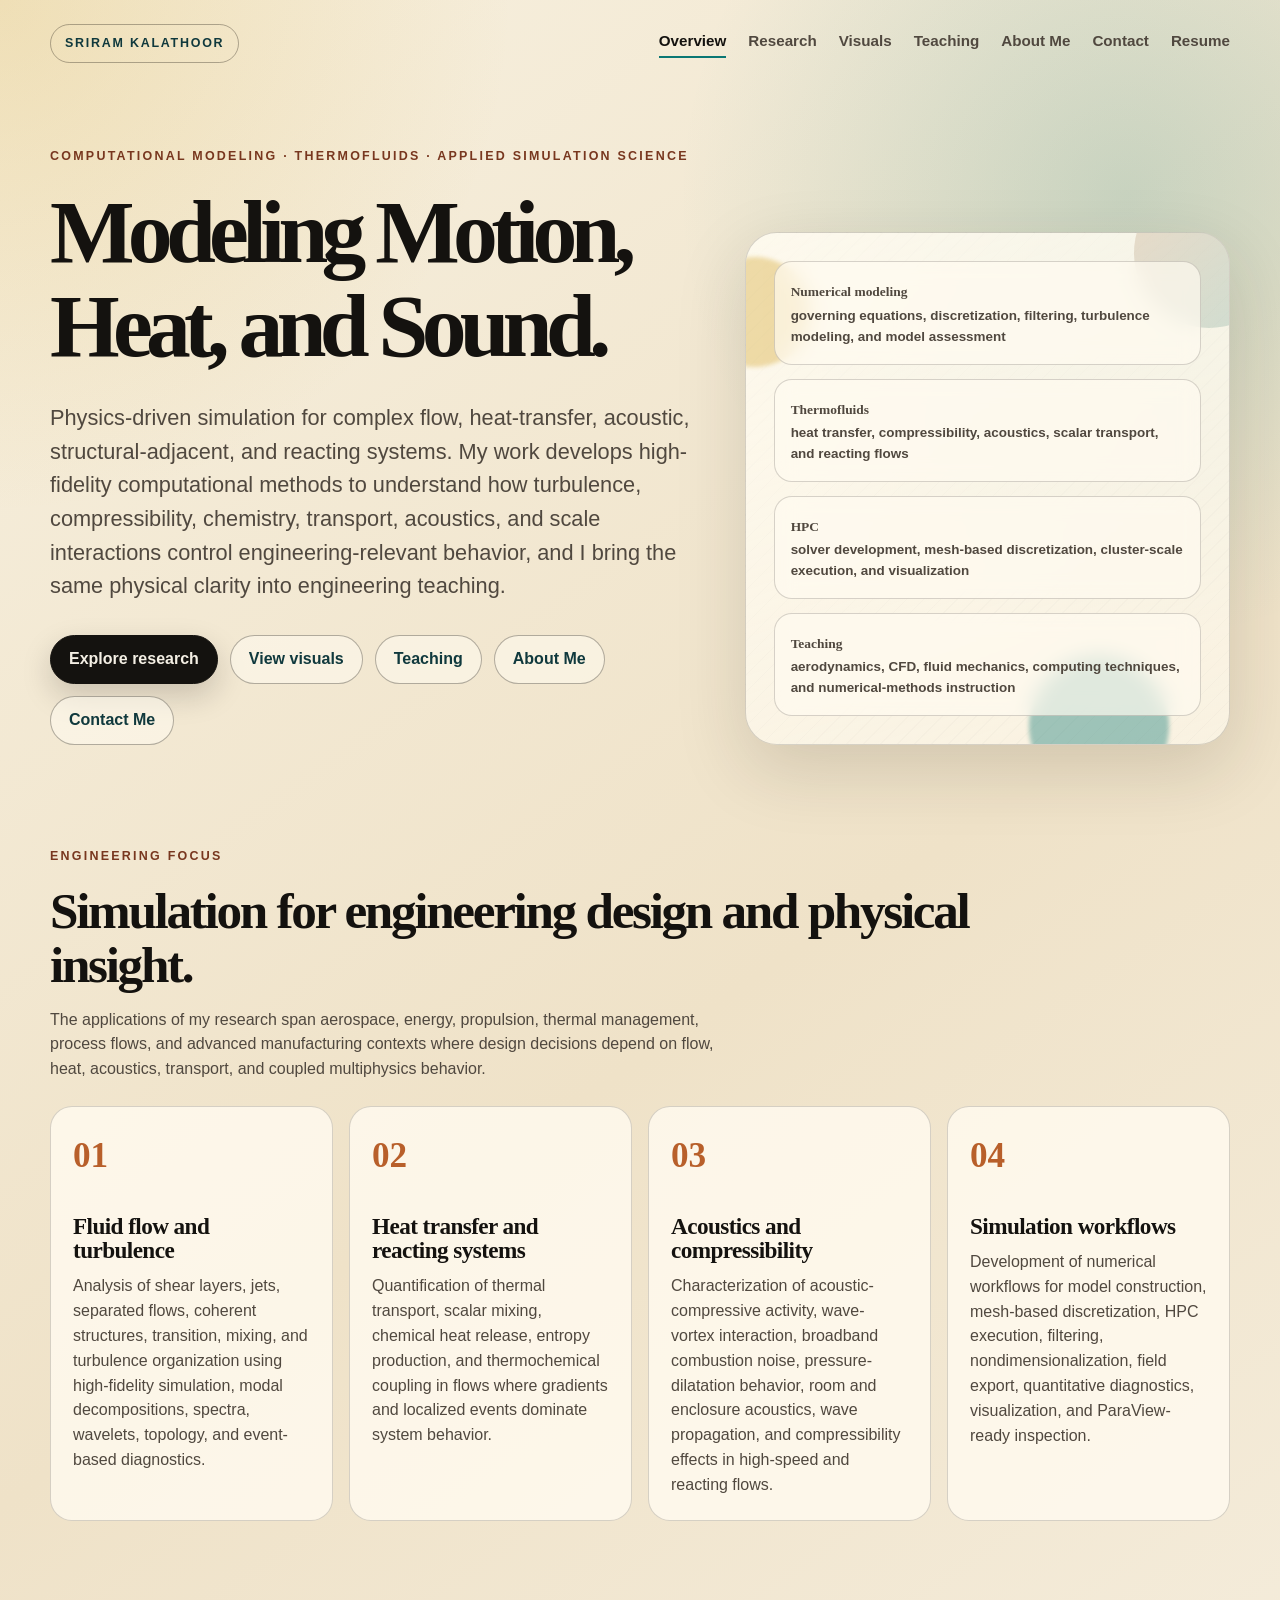
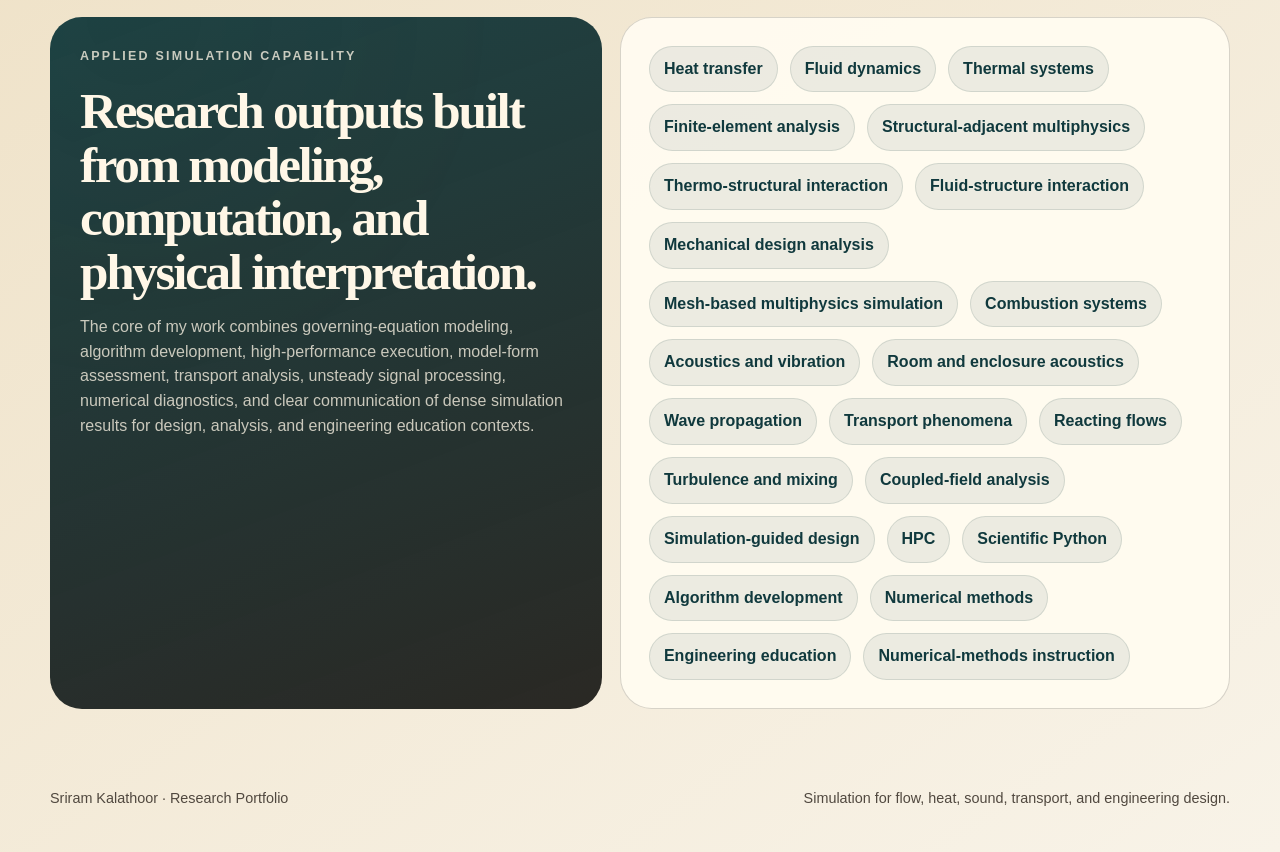
==== index.html @ eb6bb60a "Align page footers with content" ====
<!doctype html>
<html lang="en">
  <head>
    <meta charset="utf-8" />
    <meta name="viewport" content="width=device-width, initial-scale=1" />
    <title>Sriram Kalathoor | Computational Modeling, Thermofluids, and Applied Simulation</title>
    <meta
      name="description"
      content="Computational modeling, thermofluids, reacting flows, acoustics, heat transfer, multiphysics simulation, engineering education, and applied engineering diagnostics."
    />
    <link rel="stylesheet" href="styles.css?v=20260517-contact" />
  </head>
  <body>
    <header class="site-header">
      <nav class="nav">
        <a class="brand" href="index.html">Sriram Kalathoor</a>
        <div class="nav-links">
          <a aria-current="page" href="index.html">Overview</a>
          <a href="research.html">Research</a>
          <a href="media.html">Visuals</a>
          <a href="teaching.html">Teaching</a>
          <a href="about.html">About Me</a>
          <a href="contact.html">Contact</a>
          <a href="resume.html">Resume</a>
        </div>
      </nav>
    </header>

    <main>
      <section class="hero hero-wide">
        <div class="hero-copy">
          <p class="eyebrow">Computational modeling · thermofluids · applied simulation science</p>
          <h1>Modeling Motion, Heat, and Sound.</h1>
          <p class="hero-text">
            Physics-driven simulation for complex flow, heat-transfer, acoustic, structural-adjacent, and reacting
            systems. My work develops high-fidelity computational methods to understand how turbulence, compressibility,
            chemistry, transport, acoustics, and scale interactions control engineering-relevant behavior, and I bring
            the same physical clarity into engineering teaching.
          </p>
          <div class="hero-actions">
            <a class="button primary" href="research.html">Explore research</a>
            <a class="button secondary" href="media.html">View visuals</a>
            <a class="button secondary" href="teaching.html">Teaching</a>
            <a class="button secondary" href="about.html">About Me</a>
            <a class="button secondary" href="contact.html">Contact Me</a>
          </div>
        </div>
        <aside class="hero-panel" aria-label="Research summary">
          <div class="orb orb-one"></div>
          <div class="orb orb-two"></div>
          <div class="metric">
            <span class="metric-value">Numerical modeling</span>
            <span class="metric-label">governing equations, discretization, filtering, turbulence modeling, and model assessment</span>
          </div>
          <div class="metric">
            <span class="metric-value">Thermofluids</span>
            <span class="metric-label">heat transfer, compressibility, acoustics, scalar transport, and reacting flows</span>
          </div>
          <div class="metric">
            <span class="metric-value">HPC</span>
            <span class="metric-label">solver development, mesh-based discretization, cluster-scale execution, and visualization</span>
          </div>
          <div class="metric">
            <span class="metric-value">Teaching</span>
            <span class="metric-label">aerodynamics, CFD, fluid mechanics, computing techniques, and numerical-methods instruction</span>
          </div>
        </aside>
      </section>

      <section class="section">
        <div class="section-heading">
          <p class="eyebrow">Engineering focus</p>
          <h2>Simulation for engineering design and physical insight.</h2>
          <p>
            The applications of my research span aerospace, energy, propulsion, thermal management, process flows, and
            advanced manufacturing contexts where design decisions depend on flow, heat, acoustics, transport, and
            coupled multiphysics behavior.
          </p>
        </div>
        <div class="research-grid">
          <article class="research-card">
            <span class="card-index">01</span>
            <h3>Fluid flow and turbulence</h3>
            <p>
              Analysis of shear layers, jets, separated flows, coherent structures, transition, mixing, and turbulence
              organization using high-fidelity simulation, modal decompositions, spectra, wavelets, topology, and
              event-based diagnostics.
            </p>
          </article>
          <article class="research-card">
            <span class="card-index">02</span>
            <h3>Heat transfer and reacting systems</h3>
            <p>
              Quantification of thermal transport, scalar mixing, chemical heat release, entropy production, and
              thermochemical coupling in flows where gradients and localized events dominate system behavior.
            </p>
          </article>
          <article class="research-card">
            <span class="card-index">03</span>
            <h3>Acoustics and compressibility</h3>
            <p>
              Characterization of acoustic-compressive activity, wave-vortex interaction, broadband combustion noise,
              pressure-dilatation behavior, room and enclosure acoustics, wave propagation, and compressibility effects
              in high-speed and reacting flows.
            </p>
          </article>
          <article class="research-card">
            <span class="card-index">04</span>
            <h3>Simulation workflows</h3>
            <p>
              Development of numerical workflows for model construction, mesh-based discretization, HPC execution,
              filtering, nondimensionalization, field export, quantitative diagnostics, visualization, and ParaView-ready
              inspection.
            </p>
          </article>
        </div>
      </section>

      <section class="section split-section">
        <div class="callout">
          <p class="eyebrow">Applied simulation capability</p>
          <h2>Research outputs built from modeling, computation, and physical interpretation.</h2>
          <p>
            The core of my work combines governing-equation modeling, algorithm development, high-performance execution,
            model-form assessment, transport analysis, unsteady signal processing, numerical diagnostics, and clear
            communication of dense simulation results for design, analysis, and engineering education contexts.
          </p>
        </div>
        <div class="capability-list">
          <span>Heat transfer</span>
          <span>Fluid dynamics</span>
          <span>Thermal systems</span>
          <span>Finite-element analysis</span>
          <span>Structural-adjacent multiphysics</span>
          <span>Thermo-structural interaction</span>
          <span>Fluid-structure interaction</span>
          <span>Mechanical design analysis</span>
          <span>Mesh-based multiphysics simulation</span>
          <span>Combustion systems</span>
          <span>Acoustics and vibration</span>
          <span>Room and enclosure acoustics</span>
          <span>Wave propagation</span>
          <span>Transport phenomena</span>
          <span>Reacting flows</span>
          <span>Turbulence and mixing</span>
          <span>Coupled-field analysis</span>
          <span>Simulation-guided design</span>
          <span>HPC</span>
          <span>Scientific Python</span>
          <span>Algorithm development</span>
          <span>Numerical methods</span>
          <span>Engineering education</span>
          <span>Numerical-methods instruction</span>
        </div>
      </section>
    </main>

    <footer class="footer">
      <span>Sriram Kalathoor · Research Portfolio</span>
      <span>Simulation for flow, heat, sound, transport, and engineering design.</span>
    </footer>

    <script src="script.js"></script>
  </body>
</html>
---- styles.css ----
:root {
  --ink: #14120f;
  --ink-soft: #50483f;
  --paper: #f4efe4;
  --paper-deep: #e2d5bd;
  --panel: rgba(255, 251, 240, 0.82);
  --panel-strong: rgba(255, 251, 240, 0.96);
  --line: rgba(36, 30, 22, 0.18);
  --line-strong: rgba(36, 30, 22, 0.34);
  --ember: #b85f2a;
  --oxide: #78371f;
  --teal: #0a7774;
  --deep: #10393d;
  --gold: #d6a935;
  --shadow: 0 24px 70px rgba(41, 31, 18, 0.15);
  --radius-xl: 32px;
  --radius-lg: 22px;
  --radius-md: 16px;
  color-scheme: light;
}

* {
  box-sizing: border-box;
}

html {
  scroll-behavior: smooth;
}

body {
  margin: 0;
  background:
    radial-gradient(circle at top left, rgba(214, 169, 53, 0.24), transparent 32rem),
    radial-gradient(circle at 88% 8%, rgba(10, 119, 116, 0.18), transparent 28rem),
    linear-gradient(145deg, #f7f0df 0%, #efe2c8 45%, #f8f3e8 100%);
  color: var(--ink);
  font-family: "Avenir Next", "Gill Sans", "Trebuchet MS", sans-serif;
  line-height: 1.55;
  min-height: 100vh;
}

a {
  color: inherit;
  text-decoration: none;
}

button {
  font: inherit;
}

.site-shell {
  width: min(1180px, calc(100% - 40px));
  margin: 0 auto;
}

.site-header,
main,
.footer {
  width: min(1180px, calc(100% - 40px));
  margin: 0 auto;
}

.nav {
  align-items: center;
  display: flex;
  justify-content: space-between;
  padding: 24px 0 12px;
}

.brand {
  border: 1px solid var(--line-strong);
  border-radius: 999px;
  color: var(--deep);
  font-size: 0.78rem;
  font-weight: 800;
  letter-spacing: 0.14em;
  padding: 9px 14px;
  text-transform: uppercase;
}

.nav-links {
  align-items: center;
  display: flex;
  gap: 22px;
  color: var(--ink-soft);
  font-size: 0.95rem;
  font-weight: 700;
}

.nav-links a {
  border-bottom: 2px solid transparent;
  padding-bottom: 3px;
}

.nav-links a:hover {
  border-color: var(--ember);
  color: var(--ink);
}

.nav-links a[aria-current="page"] {
  border-color: var(--teal);
  color: var(--ink);
}

.hero {
  display: grid;
  gap: 38px;
  grid-template-columns: minmax(0, 1.25fr) minmax(320px, 0.75fr);
  padding: 72px 0 54px;
}

.hero-wide {
  grid-template-columns: minmax(0, 1.15fr) minmax(320px, 0.85fr);
}

.eyebrow {
  color: var(--oxide);
  font-size: 0.78rem;
  font-weight: 900;
  letter-spacing: 0.18em;
  margin: 0 0 18px;
  text-transform: uppercase;
}

h1,
h2,
h3 {
  font-family: "Iowan Old Style", "Palatino", "Georgia", serif;
  line-height: 1.05;
  margin: 0;
}

h1 {
  font-size: clamp(3rem, 7vw, 6.9rem);
  letter-spacing: -0.075em;
  max-width: 980px;
}

.hero-subtitle {
  color: var(--ink-soft);
  font-size: clamp(1.08rem, 2vw, 1.36rem);
  margin: 28px 0 0;
  max-width: 760px;
}

.hero-actions {
  display: flex;
  flex-wrap: wrap;
  gap: 12px;
  margin-top: 32px;
}

.button {
  align-items: center;
  border: 1px solid var(--line-strong);
  border-radius: 999px;
  display: inline-flex;
  font-weight: 850;
  min-height: 44px;
  padding: 11px 18px;
  transition: transform 180ms ease, box-shadow 180ms ease, background 180ms ease;
}

.button.primary {
  background: var(--ink);
  border-color: var(--ink);
  color: var(--paper);
  box-shadow: 0 12px 30px rgba(20, 18, 15, 0.18);
}

.button.secondary {
  background: rgba(255, 251, 240, 0.54);
  color: var(--deep);
}

.button:hover {
  transform: translateY(-2px);
}

.hero-card {
  align-self: end;
  background:
    linear-gradient(160deg, rgba(255, 251, 240, 0.9), rgba(255, 251, 240, 0.62)),
    repeating-linear-gradient(135deg, rgba(20, 18, 15, 0.05) 0 1px, transparent 1px 12px);
  border: 1px solid var(--line);
  border-radius: var(--radius-xl);
  box-shadow: var(--shadow);
  padding: 28px;
  position: relative;
  overflow: hidden;
}

.hero-panel {
  align-self: end;
  background:
    linear-gradient(160deg, rgba(255, 251, 240, 0.9), rgba(255, 251, 240, 0.62)),
    repeating-linear-gradient(135deg, rgba(20, 18, 15, 0.05) 0 1px, transparent 1px 12px);
  border: 1px solid var(--line);
  border-radius: var(--radius-xl);
  box-shadow: var(--shadow);
  display: grid;
  gap: 14px;
  overflow: hidden;
  padding: 28px;
  position: relative;
}

.hero-panel::before {
  background: linear-gradient(135deg, var(--ember), var(--teal));
  border-radius: 999px;
  content: "";
  height: 150px;
  opacity: 0.18;
  position: absolute;
  right: -55px;
  top: -55px;
  width: 150px;
}

.orb {
  border-radius: 999px;
  filter: blur(2px);
  opacity: 0.38;
  position: absolute;
}

.orb-one {
  background: var(--gold);
  height: 110px;
  left: -46px;
  top: 24px;
  width: 110px;
}

.orb-two {
  background: var(--teal);
  bottom: -52px;
  height: 140px;
  right: 60px;
  width: 140px;
}

.hero-panel .metric {
  backdrop-filter: blur(10px);
  position: relative;
  z-index: 1;
}

.metric-value {
  display: block;
  font-family: "Iowan Old Style", "Palatino", "Georgia", serif;
  font-size: 2rem;
  font-weight: 900;
  line-height: 1;
}

.metric-label {
  color: var(--ink-soft);
  display: block;
  font-size: 0.84rem;
  font-weight: 750;
  margin-top: 7px;
}

.hero-text {
  color: var(--ink-soft);
  font-size: clamp(1.08rem, 2vw, 1.36rem);
  margin: 28px 0 0;
  max-width: 760px;
}

.hero-card::before {
  background: linear-gradient(135deg, var(--ember), var(--teal));
  border-radius: 999px;
  content: "";
  height: 130px;
  opacity: 0.18;
  position: absolute;
  right: -45px;
  top: -45px;
  width: 130px;
}

.metric-grid {
  display: grid;
  gap: 14px;
  grid-template-columns: repeat(2, minmax(0, 1fr));
  margin-top: 22px;
}

.metric {
  background: rgba(255, 251, 240, 0.68);
  border: 1px solid var(--line);
  border-radius: 18px;
  padding: 16px;
}

.metric strong {
  display: block;
  font-family: "Iowan Old Style", "Palatino", "Georgia", serif;
  font-size: 2rem;
  line-height: 1;
}

.metric span {
  color: var(--ink-soft);
  display: block;
  font-size: 0.84rem;
  font-weight: 750;
  margin-top: 7px;
}

.section {
  padding: 48px 0;
}

.page-hero {
  padding: 76px 0 34px;
}

.page-hero h1 {
  font-size: clamp(2.7rem, 6vw, 5.8rem);
  letter-spacing: -0.065em;
  max-width: 980px;
}

.page-hero p:not(.eyebrow) {
  color: var(--ink-soft);
  font-size: clamp(1.05rem, 2vw, 1.28rem);
  max-width: 820px;
}

.section-header {
  align-items: end;
  display: flex;
  gap: 24px;
  justify-content: space-between;
  margin-bottom: 24px;
}

.section-heading {
  margin-bottom: 24px;
}

.section-heading h2 {
  font-size: clamp(2rem, 4vw, 3.5rem);
  letter-spacing: -0.045em;
  max-width: 920px;
}

.section-heading p:not(.eyebrow),
.section-note {
  color: var(--ink-soft);
  max-width: 680px;
}

.section-header h2 {
  font-size: clamp(2rem, 4vw, 3.5rem);
  letter-spacing: -0.045em;
}

.section-header p {
  color: var(--ink-soft);
  margin: 0;
  max-width: 560px;
}

.theme-grid {
  display: grid;
  gap: 16px;
  grid-template-columns: repeat(4, minmax(0, 1fr));
}

.theme-card {
  background: var(--panel);
  border: 1px solid var(--line);
  border-radius: var(--radius-lg);
  padding: 22px;
}

.theme-card h3 {
  font-size: 1.45rem;
  letter-spacing: -0.025em;
}

.theme-card p {
  color: var(--ink-soft);
  margin: 12px 0 0;
}

.split-section {
  align-items: stretch;
  display: grid;
  gap: 18px;
  grid-template-columns: minmax(0, 0.95fr) minmax(0, 1.05fr);
}

.callout {
  background:
    linear-gradient(160deg, rgba(16, 57, 61, 0.94), rgba(20, 18, 15, 0.9)),
    radial-gradient(circle at 15% 0%, rgba(214, 169, 53, 0.34), transparent 24rem);
  border-radius: var(--radius-xl);
  color: #fff7e7;
  padding: 30px;
}

.callout .eyebrow,
.callout p {
  color: rgba(255, 247, 231, 0.76);
}

.callout h2 {
  font-size: clamp(2rem, 4vw, 3.6rem);
  letter-spacing: -0.045em;
}

.capability-list {
  align-content: start;
  background: var(--panel-strong);
  border: 1px solid var(--line);
  border-radius: var(--radius-xl);
  display: flex;
  flex-wrap: wrap;
  gap: 12px;
  padding: 28px;
}

.capability-list span {
  background: rgba(16, 57, 61, 0.08);
  border: 1px solid rgba(16, 57, 61, 0.12);
  border-radius: 999px;
  color: var(--deep);
  font-weight: 850;
  padding: 10px 14px;
}

.research-grid {
  display: grid;
  gap: 16px;
  grid-template-columns: repeat(4, minmax(0, 1fr));
}

.research-card {
  background: var(--panel);
  border: 1px solid var(--line);
  border-radius: var(--radius-lg);
  min-height: 260px;
  padding: 22px;
}

.research-card h3 {
  font-size: 1.45rem;
  letter-spacing: -0.025em;
  margin-top: 30px;
}

.research-card p {
  color: var(--ink-soft);
  margin: 12px 0 0;
}

.card-index {
  color: var(--ember);
  font-family: "Iowan Old Style", "Palatino", "Georgia", serif;
  font-size: 2.2rem;
  font-weight: 900;
}

.filters {
  display: flex;
  flex-wrap: wrap;
  gap: 10px;
  margin-bottom: 24px;
}

.filter-button {
  background: rgba(255, 251, 240, 0.55);
  border: 1px solid var(--line);
  border-radius: 999px;
  color: var(--ink-soft);
  cursor: pointer;
  font-size: 0.9rem;
  font-weight: 850;
  padding: 10px 14px;
}

.filter-button.active {
  background: var(--deep);
  border-color: var(--deep);
  color: #fff8e7;
}

.paper-grid {
  display: grid;
  gap: 18px;
  grid-template-columns: repeat(3, minmax(0, 1fr));
}

.compact-heading {
  margin-top: 28px;
}

.case-grid {
  display: grid;
  gap: 20px;
  grid-template-columns: repeat(2, minmax(0, 1fr));
  margin-bottom: 36px;
}

.mixed-research-grid {
  display: grid;
  gap: 18px;
  grid-template-columns: repeat(3, minmax(0, 1fr));
}

.mixed-research-grid .case-card,
.mixed-research-grid .paper-card {
  min-height: 330px;
}

.mixed-research-grid .case-card {
  border-radius: var(--radius-lg);
  padding: 22px;
}

.mixed-research-grid .case-card h3 {
  font-size: 1.46rem;
  letter-spacing: -0.025em;
}

.mixed-research-grid .case-media img,
.mixed-research-grid .case-media video,
.mixed-research-grid .inline-figure img {
  height: 225px;
  max-height: none;
}

.mixed-research-grid .case-media.two-up {
  grid-template-columns: repeat(2, minmax(0, 1fr));
}

.case-card {
  background:
    linear-gradient(180deg, var(--panel-strong), rgba(255, 251, 240, 0.74)),
    linear-gradient(90deg, rgba(10, 119, 116, 0.08), transparent);
  border: 1px solid var(--line);
  border-radius: var(--radius-xl);
  box-shadow: 0 14px 38px rgba(41, 31, 18, 0.08);
  display: flex;
  flex-direction: column;
  gap: 14px;
  padding: 20px;
}

.case-card.hidden {
  display: none;
}

.case-card h3 {
  font-size: clamp(1.6rem, 3vw, 2.25rem);
  letter-spacing: -0.035em;
}

.case-card p {
  color: var(--ink-soft);
  margin: 0;
}

.stacked-flow-card .case-media img,
.stacked-flow-card .case-media video {
  max-height: 260px;
}

.case-media {
  display: grid;
  gap: 10px;
}

.case-media.two-up {
  grid-template-columns: repeat(2, minmax(0, 1fr));
}

.case-media img,
.case-media video,
.inline-figure img {
  background: rgba(20, 18, 15, 0.08);
  border: 1px solid var(--line);
  border-radius: 18px;
  display: block;
  height: 100%;
  max-height: 330px;
  object-fit: cover;
  width: 100%;
}

.case-media video {
  aspect-ratio: 16 / 9;
}

.inline-figure {
  margin: auto 0 0;
}

.paper-card {
  background:
    linear-gradient(180deg, var(--panel-strong), rgba(255, 251, 240, 0.72)),
    linear-gradient(90deg, rgba(184, 95, 42, 0.1), transparent);
  border: 1px solid var(--line);
  border-radius: var(--radius-lg);
  box-shadow: 0 14px 38px rgba(41, 31, 18, 0.08);
  display: flex;
  flex-direction: column;
  min-height: 310px;
  padding: 22px;
  transition: border-color 180ms ease, transform 180ms ease, opacity 180ms ease;
}

.paper-card.hidden {
  display: none;
}

.paper-card:hover {
  border-color: rgba(184, 95, 42, 0.62);
  transform: translateY(-4px);
}

.paper-kicker {
  color: var(--teal);
  font-size: 0.76rem;
  font-weight: 900;
  letter-spacing: 0.13em;
  text-transform: uppercase;
}

.paper-card h3 {
  font-size: 1.46rem;
  letter-spacing: -0.025em;
  margin-top: 12px;
}

.paper-card p {
  color: var(--ink-soft);
  margin: 14px 0 0;
}

.paper-card.feature {
  background:
    linear-gradient(160deg, rgba(16, 57, 61, 0.94), rgba(20, 18, 15, 0.9)),
    radial-gradient(circle at 20% 0%, rgba(214, 169, 53, 0.34), transparent 26rem);
  color: #fff7e7;
}

.paper-card.feature p,
.paper-card.feature .paper-tag {
  color: rgba(255, 247, 231, 0.74);
}

.paper-card.feature .tag {
  background: rgba(255, 247, 231, 0.08);
  border-color: rgba(255, 247, 231, 0.18);
  color: #fff7e7;
}

.paper-card.feature a,
.paper-card.feature .paper-link {
  color: #ffe1a0;
}

.mixed-research-grid .accent-card {
  background:
    linear-gradient(160deg, rgba(16, 57, 61, 0.94), rgba(20, 18, 15, 0.9)),
    radial-gradient(circle at 20% 0%, rgba(214, 169, 53, 0.34), transparent 26rem);
  color: #fff7e7;
}

.mixed-research-grid .accent-card p,
.mixed-research-grid .accent-card .paper-tag {
  color: rgba(255, 247, 231, 0.74);
}

.mixed-research-grid .accent-card .visual-slot,
.mixed-research-grid .accent-card .case-media img,
.mixed-research-grid .accent-card .case-media video,
.mixed-research-grid .accent-card .inline-figure img {
  border-color: rgba(255, 247, 231, 0.28);
}

.paper-tag {
  color: var(--teal);
  font-size: 0.76rem;
  font-weight: 900;
  letter-spacing: 0.13em;
  text-transform: uppercase;
}

.paper-card > a {
  border-bottom: 2px solid rgba(184, 95, 42, 0.45);
  color: var(--oxide);
  font-weight: 900;
  margin-top: auto;
  padding-top: 20px;
  width: fit-content;
}

.paper-card > a:hover {
  border-color: currentColor;
}

.visual-slot {
  background:
    linear-gradient(135deg, rgba(214, 169, 53, 0.16), rgba(10, 119, 116, 0.12)),
    repeating-linear-gradient(135deg, rgba(20, 18, 15, 0.05) 0 1px, transparent 1px 10px);
  border: 1px dashed var(--line-strong);
  border-radius: 16px;
  color: var(--ink-soft);
  font-size: 0.88rem;
  font-weight: 760;
  margin-top: auto;
  padding: 14px;
}

.visual-slot.image-slot {
  border-style: solid;
  margin: auto 0 0;
  overflow: hidden;
  padding: 0;
}

.visual-slot.image-slot img {
  display: block;
  height: 225px;
  object-fit: cover;
  width: 100%;
}

.paper-card.feature .visual-slot {
  border-color: rgba(255, 247, 231, 0.28);
  color: rgba(255, 247, 231, 0.82);
}

.tag-row {
  display: flex;
  flex-wrap: wrap;
  gap: 8px;
  margin-top: 18px;
}

.tag {
  background: rgba(16, 57, 61, 0.08);
  border: 1px solid rgba(16, 57, 61, 0.12);
  border-radius: 999px;
  color: var(--deep);
  font-size: 0.72rem;
  font-weight: 850;
  padding: 6px 9px;
}

.paper-actions {
  display: flex;
  gap: 10px;
  margin-top: auto;
  padding-top: 20px;
}

.paper-link {
  border-bottom: 2px solid rgba(184, 95, 42, 0.45);
  color: var(--oxide);
  font-weight: 900;
}

.paper-link:hover {
  border-color: var(--oxide);
}

.capability-panel {
  background: rgba(20, 18, 15, 0.9);
  border-radius: var(--radius-xl);
  box-shadow: var(--shadow);
  color: #fff7e7;
  display: grid;
  gap: 18px;
  grid-template-columns: repeat(3, minmax(0, 1fr));
  padding: 28px;
}

.method-list {
  background: rgba(20, 18, 15, 0.9);
  border-radius: var(--radius-xl);
  box-shadow: var(--shadow);
  color: #fff7e7;
  display: flex;
  flex-wrap: wrap;
  gap: 12px;
  padding: 28px;
}

.method-list span {
  border: 1px solid rgba(255, 247, 231, 0.16);
  border-radius: 999px;
  color: rgba(255, 247, 231, 0.86);
  font-weight: 800;
  padding: 10px 14px;
}

.media-grid {
  display: grid;
  gap: 18px;
  grid-template-columns: repeat(3, minmax(0, 1fr));
}

.media-card {
  background: var(--panel-strong);
  border: 1px solid var(--line);
  border-radius: var(--radius-lg);
  box-shadow: 0 14px 38px rgba(41, 31, 18, 0.08);
  padding: 20px;
}

.media-card.large {
  grid-column: 1 / -1;
}

.media-card h2 {
  font-size: clamp(1.5rem, 3vw, 2.5rem);
  letter-spacing: -0.035em;
  margin-top: 18px;
}

.media-card p {
  color: var(--ink-soft);
}

.media-placeholder {
  align-items: center;
  aspect-ratio: 16 / 7;
  background:
    radial-gradient(circle at 22% 35%, rgba(184, 95, 42, 0.34), transparent 18rem),
    radial-gradient(circle at 76% 55%, rgba(10, 119, 116, 0.26), transparent 20rem),
    linear-gradient(135deg, rgba(20, 18, 15, 0.9), rgba(16, 57, 61, 0.82));
  border-radius: 20px;
  color: rgba(255, 247, 231, 0.9);
  display: flex;
  font-family: "Iowan Old Style", "Palatino", "Georgia", serif;
  font-size: clamp(2rem, 6vw, 4.5rem);
  justify-content: center;
  letter-spacing: -0.06em;
  overflow: hidden;
  position: relative;
}

.media-placeholder::after {
  background: repeating-linear-gradient(90deg, rgba(255, 247, 231, 0.09) 0 1px, transparent 1px 22px);
  content: "";
  inset: 0;
  position: absolute;
}

.media-placeholder span {
  position: relative;
  z-index: 1;
}

.media-placeholder.compact {
  aspect-ratio: 4 / 3;
  font-size: clamp(1.7rem, 4vw, 3.2rem);
}

.resume-grid {
  display: grid;
  gap: 18px;
  grid-template-columns: repeat(2, minmax(0, 1fr));
}

.resume-panel {
  background: var(--panel-strong);
  border: 1px solid var(--line);
  border-radius: var(--radius-xl);
  box-shadow: 0 14px 38px rgba(41, 31, 18, 0.08);
  padding: 28px;
}

.resume-panel h2 {
  font-size: clamp(1.8rem, 4vw, 3.2rem);
  letter-spacing: -0.045em;
}

.teaching-demo-grid {
  align-items: stretch;
  display: grid;
  gap: 18px;
  grid-template-columns: minmax(0, 1.35fr) minmax(320px, 0.65fr);
}

.teaching-video-card {
  background:
    linear-gradient(160deg, rgba(20, 18, 15, 0.92), rgba(16, 57, 61, 0.78)),
    radial-gradient(circle at 16% 20%, rgba(214, 169, 53, 0.24), transparent 22rem);
  border: 1px solid rgba(20, 18, 15, 0.12);
  border-radius: var(--radius-xl);
  box-shadow: var(--shadow);
  padding: 16px;
}

.teaching-video-card video {
  background: #14120f;
  border-radius: 18px;
  display: block;
  width: 100%;
}

.clean-list,
.publication-list {
  color: var(--ink-soft);
  margin: 18px 0 0;
  padding-left: 1.2rem;
}

.clean-list li,
.publication-list li {
  margin: 0 0 10px;
}

.publication-list {
  background: var(--panel-strong);
  border: 1px solid var(--line);
  border-radius: var(--radius-xl);
  padding: 28px 32px 28px 52px;
}

.publication-list span {
  color: var(--ink);
  font-weight: 850;
}

.publication-list a {
  border-bottom: 2px solid rgba(184, 95, 42, 0.38);
  color: var(--oxide);
}

.publication-list a:hover {
  border-color: var(--oxide);
}

.resume-hero h1 {
  letter-spacing: -0.055em;
}

.contact-strip {
  display: flex;
  flex-wrap: wrap;
  gap: 10px;
  margin-top: 24px;
}

.contact-strip a {
  background: rgba(255, 251, 240, 0.62);
  border: 1px solid var(--line);
  border-radius: 999px;
  color: var(--deep);
  font-weight: 850;
  padding: 9px 13px;
}

.contact-layout {
  align-items: start;
  display: grid;
  gap: 18px;
  grid-template-columns: minmax(0, 0.85fr) minmax(360px, 1.15fr);
}

.contact-methods {
  display: grid;
  gap: 18px;
}

.contact-link-list {
  display: grid;
  gap: 10px;
  margin-top: 18px;
}

.contact-link-list a {
  background: rgba(255, 251, 240, 0.62);
  border: 1px solid var(--line);
  border-radius: 999px;
  color: var(--deep);
  font-weight: 850;
  padding: 10px 14px;
  width: fit-content;
}

address {
  color: var(--ink-soft);
  font-style: normal;
  line-height: 1.65;
  margin-top: 18px;
}

.contact-form-card {
  background:
    linear-gradient(160deg, rgba(16, 57, 61, 0.94), rgba(20, 18, 15, 0.9)),
    radial-gradient(circle at 15% 0%, rgba(214, 169, 53, 0.34), transparent 24rem);
  border-radius: var(--radius-xl);
  box-shadow: var(--shadow);
  color: #fff7e7;
  padding: 30px;
}

.contact-form-card .eyebrow,
.contact-form-card p {
  color: rgba(255, 247, 231, 0.76);
}

.contact-form-card h2 {
  font-size: clamp(2rem, 4vw, 3.6rem);
  letter-spacing: -0.045em;
}

.contact-form-card form {
  display: grid;
  gap: 16px;
  margin-top: 28px;
}

.form-field {
  background: rgba(255, 247, 231, 0.08);
  border: 1px solid rgba(255, 247, 231, 0.16);
  border-radius: 22px;
  box-shadow: inset 0 1px 0 rgba(255, 247, 231, 0.08);
  color: rgba(255, 247, 231, 0.88);
  display: grid;
  font-weight: 850;
  gap: 12px;
  padding: 16px;
}

.field-label {
  align-items: baseline;
  display: flex;
  gap: 8px;
}

.field-label span {
  color: rgba(255, 247, 231, 0.58);
  font-size: 0.86rem;
  font-weight: 700;
}

.contact-form-card input,
.contact-form-card textarea {
  background: rgba(255, 251, 240, 0.98);
  border: 1px solid rgba(255, 247, 231, 0.22);
  border-radius: 18px;
  box-shadow: 0 8px 24px rgba(20, 18, 15, 0.16);
  color: var(--ink);
  font: inherit;
  font-size: 1.02rem;
  min-height: 62px;
  padding: 18px 18px;
  width: 100%;
}

.contact-form-card input::placeholder,
.contact-form-card textarea::placeholder {
  color: rgba(20, 18, 15, 0.42);
}

.contact-form-card input:focus,
.contact-form-card textarea:focus {
  border-color: rgba(214, 169, 53, 0.92);
  box-shadow: 0 0 0 4px rgba(214, 169, 53, 0.2), 0 10px 28px rgba(20, 18, 15, 0.18);
  outline: none;
}

.contact-form-card textarea {
  line-height: 1.55;
  min-height: 360px;
  resize: both;
}

.contact-form-card .button {
  cursor: pointer;
  justify-content: center;
  margin-top: 4px;
  min-height: 50px;
  padding-inline: 22px;
  width: fit-content;
}

.form-honey {
  display: none;
}

.cv-section {
  padding: 34px 0;
}

.cv-section h2 {
  border-bottom: 1px solid var(--line-strong);
  font-size: clamp(1.8rem, 4vw, 3.2rem);
  letter-spacing: -0.045em;
  margin-bottom: 18px;
  padding-bottom: 10px;
}

.cv-list {
  display: grid;
  gap: 12px;
}

.cv-item {
  align-items: start;
  background: var(--panel-strong);
  border: 1px solid var(--line);
  border-radius: var(--radius-lg);
  display: grid;
  gap: 20px;
  grid-template-columns: minmax(0, 1fr) auto;
  padding: 20px;
}

.cv-item h3 {
  font-size: 1.35rem;
  letter-spacing: -0.02em;
}

.cv-item p {
  color: var(--ink-soft);
  margin: 8px 0 0;
}

.cv-item > span {
  color: var(--oxide);
  font-weight: 900;
  white-space: nowrap;
}

.skill-cloud {
  background: var(--panel-strong);
  border: 1px solid var(--line);
  border-radius: var(--radius-xl);
  display: flex;
  flex-wrap: wrap;
  gap: 10px;
  padding: 22px;
}

.skill-cloud span {
  background: rgba(16, 57, 61, 0.08);
  border: 1px solid rgba(16, 57, 61, 0.12);
  border-radius: 999px;
  color: var(--deep);
  font-weight: 850;
  padding: 9px 12px;
}

.publication-list.compact {
  margin-top: 0;
}

.quote-section {
  padding-top: 34px;
}

.quote-grid {
  display: grid;
  gap: 16px;
  grid-template-columns: repeat(3, minmax(0, 1fr));
}

.quote-grid blockquote {
  background: var(--panel-strong);
  border: 1px solid var(--line);
  border-left: 5px solid var(--teal);
  border-radius: var(--radius-lg);
  color: var(--ink-soft);
  font-family: "Iowan Old Style", "Palatino", "Georgia", serif;
  font-size: 1.18rem;
  line-height: 1.5;
  margin: 0;
  padding: 22px;
}

.capability {
  border: 1px solid rgba(255, 247, 231, 0.14);
  border-radius: 20px;
  padding: 20px;
}

.capability h3 {
  font-size: 1.35rem;
}

.capability p {
  color: rgba(255, 247, 231, 0.72);
  margin: 12px 0 0;
}

.contact-card {
  align-items: center;
  background: var(--panel-strong);
  border: 1px solid var(--line);
  border-radius: var(--radius-xl);
  display: flex;
  gap: 22px;
  justify-content: space-between;
  padding: 28px;
}

.contact {
  align-items: center;
  background: var(--panel-strong);
  border: 1px solid var(--line);
  border-radius: var(--radius-xl);
  display: flex;
  gap: 22px;
  justify-content: space-between;
  margin-bottom: 48px;
  padding: 28px;
}

.contact p:not(.eyebrow) {
  color: var(--ink-soft);
  margin: 12px 0 0;
  max-width: 760px;
}

.contact-card p {
  color: var(--ink-soft);
  margin: 8px 0 0;
  max-width: 720px;
}

.footer {
  color: var(--ink-soft);
  display: flex;
  gap: 16px;
  justify-content: space-between;
  font-size: 0.9rem;
  padding: 30px 0 42px;
}

.reveal {
  opacity: 0;
  transform: translateY(18px);
  transition: opacity 520ms ease, transform 520ms ease;
}

.reveal.visible {
  opacity: 1;
  transform: translateY(0);
}

@media (max-width: 980px) {
  .hero,
  .theme-grid,
  .research-grid,
  .paper-grid,
  .case-grid,
  .mixed-research-grid,
  .capability-panel,
  .split-section,
  .teaching-demo-grid,
  .contact-layout,
  .media-grid,
  .resume-grid,
  .quote-grid {
    grid-template-columns: 1fr 1fr;
  }

  .hero-copy {
    grid-column: 1 / -1;
  }
}

@media (max-width: 720px) {
  .site-shell {
    width: min(100% - 28px, 1180px);
  }

  .nav,
  .section-header,
  .contact-card {
    align-items: flex-start;
    flex-direction: column;
  }

  .nav-links {
    flex-wrap: wrap;
    gap: 14px;
  }

  .hero,
  .theme-grid,
  .research-grid,
  .paper-grid,
  .case-grid,
  .mixed-research-grid,
  .capability-panel,
  .metric-grid,
  .split-section,
  .teaching-demo-grid,
  .contact-layout,
  .media-grid,
  .resume-grid,
  .quote-grid {
    grid-template-columns: 1fr;
  }

  .hero {
    padding-top: 42px;
  }

  .paper-card {
    min-height: auto;
  }

  .case-media.two-up {
    grid-template-columns: 1fr;
  }

  .cv-item {
    grid-template-columns: 1fr;
  }

  .cv-item > span {
    white-space: normal;
  }

  .footer {
    flex-direction: column;
  }
}
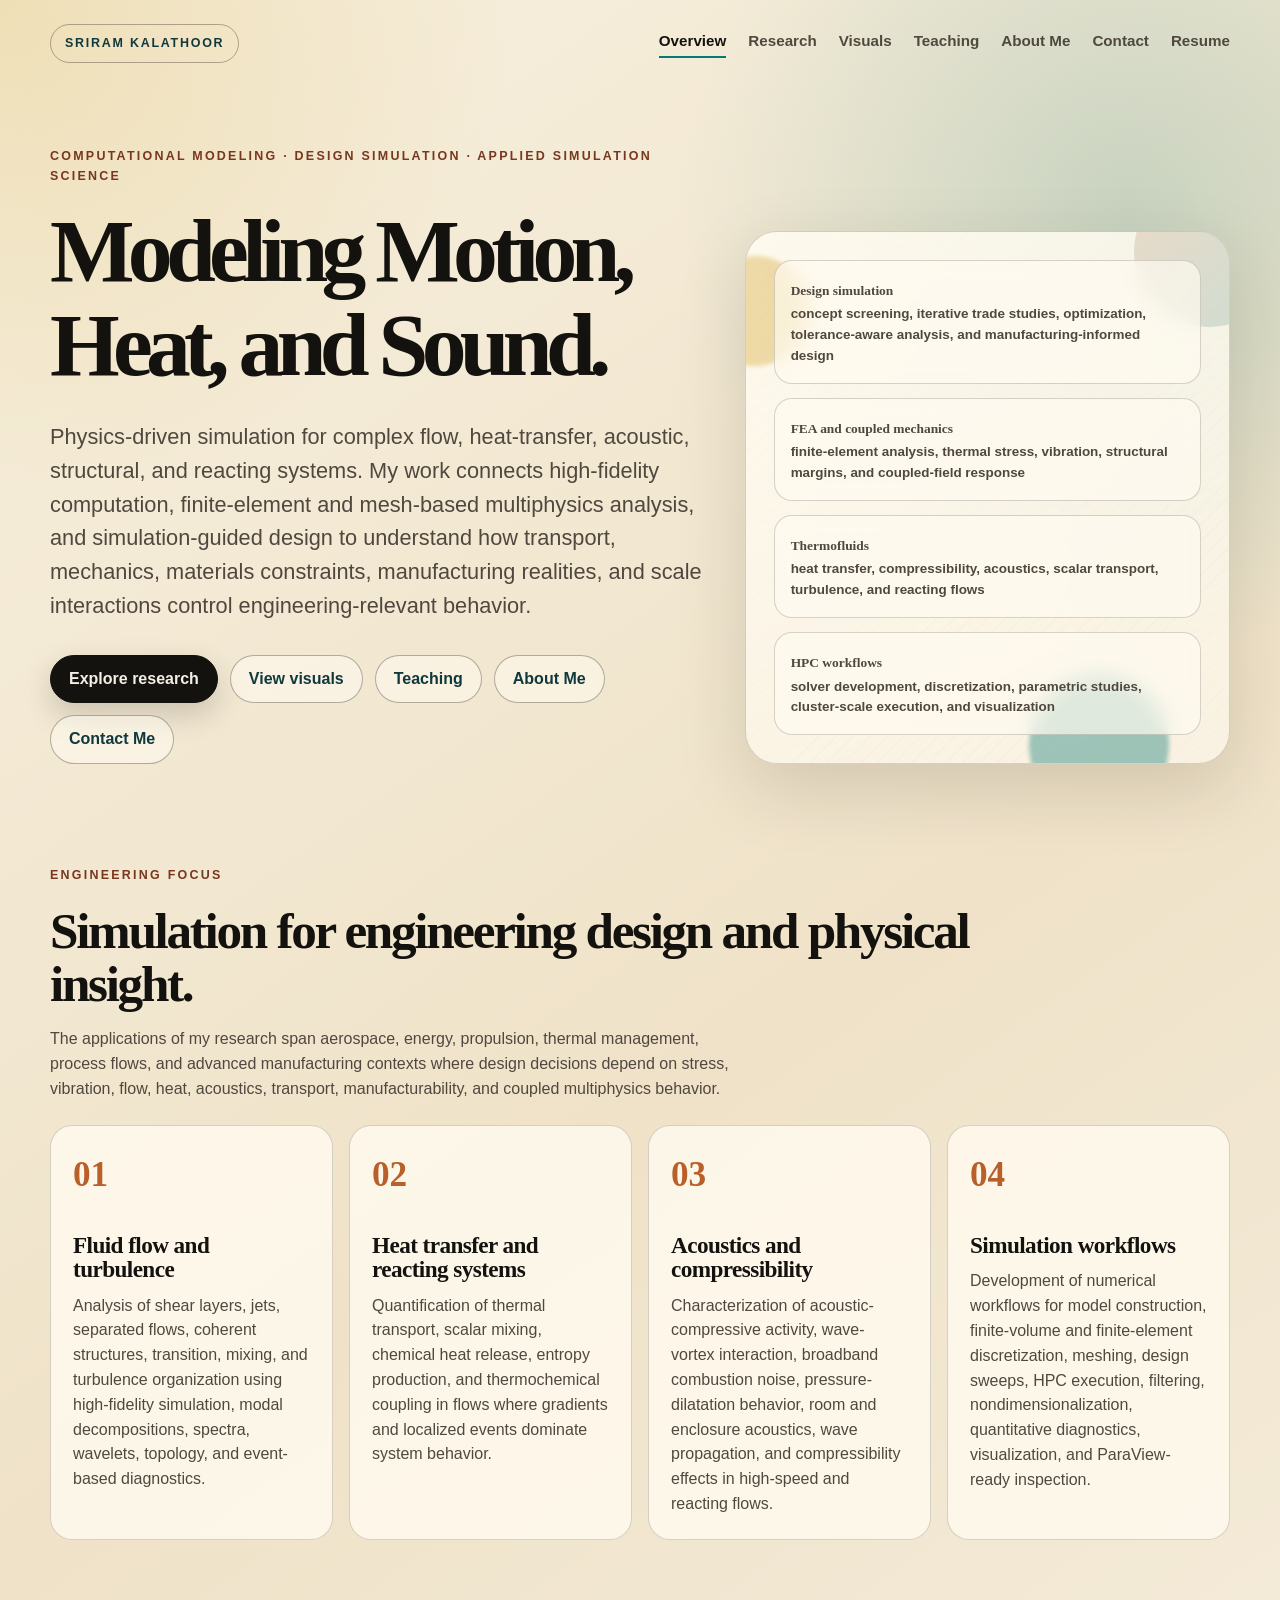
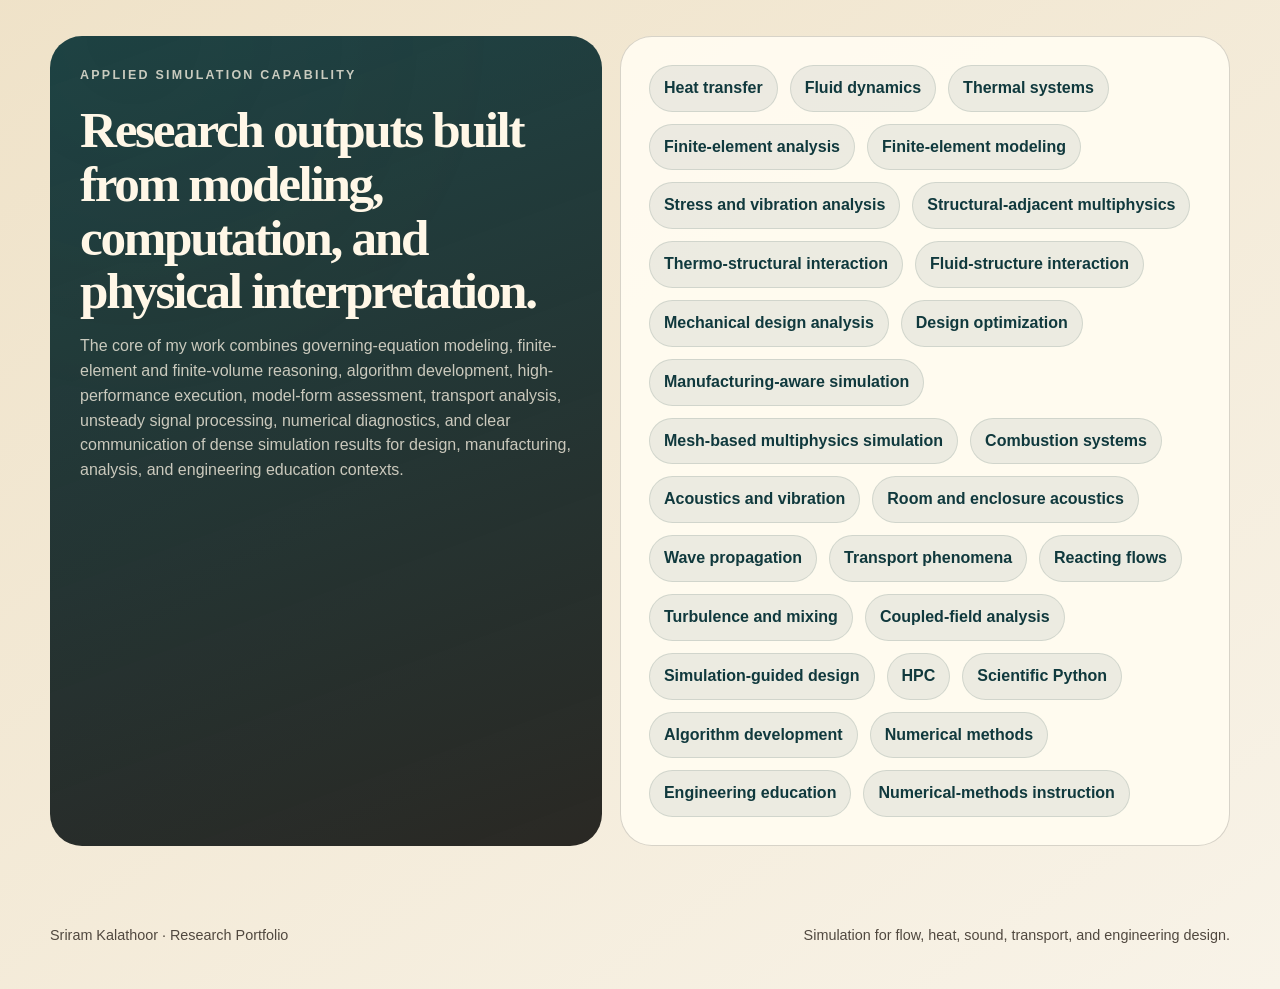
==== commit 17d75acb: "Update portfolio positioning and contact form" ====
--- a/index.html
+++ b/index.html
@@ -8,7 +8,7 @@
       name="description"
       content="Computational modeling, thermofluids, reacting flows, acoustics, heat transfer, multiphysics simulation, engineering education, and applied engineering diagnostics."
     />
-    <link rel="stylesheet" href="styles.css?v=20260517-contact" />
+    <link rel="stylesheet" href="styles.css?v=20260520-opportunities" />
   </head>
   <body>
     <header class="site-header">
@@ -29,13 +29,13 @@
     <main>
       <section class="hero hero-wide">
         <div class="hero-copy">
-          <p class="eyebrow">Computational modeling · thermofluids · applied simulation science</p>
+          <p class="eyebrow">Computational modeling · design simulation · applied simulation science</p>
           <h1>Modeling Motion, Heat, and Sound.</h1>
           <p class="hero-text">
-            Physics-driven simulation for complex flow, heat-transfer, acoustic, structural-adjacent, and reacting
-            systems. My work develops high-fidelity computational methods to understand how turbulence, compressibility,
-            chemistry, transport, acoustics, and scale interactions control engineering-relevant behavior, and I bring
-            the same physical clarity into engineering teaching.
+            Physics-driven simulation for complex flow, heat-transfer, acoustic, structural, and reacting systems. My
+            work connects high-fidelity computation, finite-element and mesh-based multiphysics analysis, and
+            simulation-guided design to understand how transport, mechanics, materials constraints, manufacturing
+            realities, and scale interactions control engineering-relevant behavior.
           </p>
           <div class="hero-actions">
             <a class="button primary" href="research.html">Explore research</a>
@@ -49,20 +49,20 @@
           <div class="orb orb-one"></div>
           <div class="orb orb-two"></div>
           <div class="metric">
-            <span class="metric-value">Numerical modeling</span>
-            <span class="metric-label">governing equations, discretization, filtering, turbulence modeling, and model assessment</span>
+            <span class="metric-value">Design simulation</span>
+            <span class="metric-label">concept screening, iterative trade studies, optimization, tolerance-aware analysis, and manufacturing-informed design</span>
+          </div>
+          <div class="metric">
+            <span class="metric-value">FEA and coupled mechanics</span>
+            <span class="metric-label">finite-element analysis, thermal stress, vibration, structural margins, and coupled-field response</span>
           </div>
           <div class="metric">
             <span class="metric-value">Thermofluids</span>
-            <span class="metric-label">heat transfer, compressibility, acoustics, scalar transport, and reacting flows</span>
+            <span class="metric-label">heat transfer, compressibility, acoustics, scalar transport, turbulence, and reacting flows</span>
           </div>
           <div class="metric">
-            <span class="metric-value">HPC</span>
-            <span class="metric-label">solver development, mesh-based discretization, cluster-scale execution, and visualization</span>
-          </div>
-          <div class="metric">
-            <span class="metric-value">Teaching</span>
-            <span class="metric-label">aerodynamics, CFD, fluid mechanics, computing techniques, and numerical-methods instruction</span>
+            <span class="metric-value">HPC workflows</span>
+            <span class="metric-label">solver development, discretization, parametric studies, cluster-scale execution, and visualization</span>
           </div>
         </aside>
       </section>
@@ -73,8 +73,8 @@
           <h2>Simulation for engineering design and physical insight.</h2>
           <p>
             The applications of my research span aerospace, energy, propulsion, thermal management, process flows, and
-            advanced manufacturing contexts where design decisions depend on flow, heat, acoustics, transport, and
-            coupled multiphysics behavior.
+            advanced manufacturing contexts where design decisions depend on stress, vibration, flow, heat, acoustics,
+            transport, manufacturability, and coupled multiphysics behavior.
           </p>
         </div>
         <div class="research-grid">
@@ -108,9 +108,9 @@
             <span class="card-index">04</span>
             <h3>Simulation workflows</h3>
             <p>
-              Development of numerical workflows for model construction, mesh-based discretization, HPC execution,
-              filtering, nondimensionalization, field export, quantitative diagnostics, visualization, and ParaView-ready
-              inspection.
+              Development of numerical workflows for model construction, finite-volume and finite-element discretization,
+              meshing, design sweeps, HPC execution, filtering, nondimensionalization, quantitative diagnostics,
+              visualization, and ParaView-ready inspection.
             </p>
           </article>
         </div>
@@ -121,9 +121,10 @@
           <p class="eyebrow">Applied simulation capability</p>
           <h2>Research outputs built from modeling, computation, and physical interpretation.</h2>
           <p>
-            The core of my work combines governing-equation modeling, algorithm development, high-performance execution,
-            model-form assessment, transport analysis, unsteady signal processing, numerical diagnostics, and clear
-            communication of dense simulation results for design, analysis, and engineering education contexts.
+            The core of my work combines governing-equation modeling, finite-element and finite-volume reasoning,
+            algorithm development, high-performance execution, model-form assessment, transport analysis, unsteady signal
+            processing, numerical diagnostics, and clear communication of dense simulation results for design,
+            manufacturing, analysis, and engineering education contexts.
           </p>
         </div>
         <div class="capability-list">
@@ -131,10 +132,14 @@
           <span>Fluid dynamics</span>
           <span>Thermal systems</span>
           <span>Finite-element analysis</span>
+          <span>Finite-element modeling</span>
+          <span>Stress and vibration analysis</span>
           <span>Structural-adjacent multiphysics</span>
           <span>Thermo-structural interaction</span>
           <span>Fluid-structure interaction</span>
           <span>Mechanical design analysis</span>
+          <span>Design optimization</span>
+          <span>Manufacturing-aware simulation</span>
           <span>Mesh-based multiphysics simulation</span>
           <span>Combustion systems</span>
           <span>Acoustics and vibration</span>
@@ -160,6 +165,6 @@
       <span>Simulation for flow, heat, sound, transport, and engineering design.</span>
     </footer>
 
-    <script src="script.js"></script>
+    <script src="script.js?v=20260520-opportunities"></script>
   </body>
 </html>
--- a/styles.css
+++ b/styles.css
@@ -1087,6 +1087,29 @@
   width: fit-content;
 }
 
+.form-note {
+  color: rgba(255, 247, 231, 0.72);
+  font-size: 0.94rem;
+  margin: 0;
+}
+
+.form-actions {
+  align-items: center;
+  display: flex;
+  flex-wrap: wrap;
+  gap: 12px;
+}
+
+.light-button {
+  background: rgba(255, 247, 231, 0.12);
+  border-color: rgba(255, 247, 231, 0.32);
+  color: #fff7e7;
+}
+
+.light-button:hover {
+  background: rgba(255, 247, 231, 0.2);
+}
+
 .form-honey {
   display: none;
 }
@@ -1164,21 +1187,31 @@
 
 .quote-grid {
   display: grid;
-  gap: 16px;
+  gap: 18px;
   grid-template-columns: repeat(3, minmax(0, 1fr));
 }
 
 .quote-grid blockquote {
-  background: var(--panel-strong);
-  border: 1px solid var(--line);
-  border-left: 5px solid var(--teal);
+  background:
+    linear-gradient(180deg, var(--panel-strong), rgba(255, 251, 240, 0.72)),
+    linear-gradient(90deg, rgba(184, 95, 42, 0.1), transparent);
+  border: 1px solid var(--line);
   border-radius: var(--radius-lg);
   color: var(--ink-soft);
   font-family: "Iowan Old Style", "Palatino", "Georgia", serif;
   font-size: 1.18rem;
   line-height: 1.5;
   margin: 0;
+  min-height: 220px;
   padding: 22px;
+}
+
+.quote-grid blockquote:nth-child(odd) {
+  background:
+    linear-gradient(160deg, rgba(16, 57, 61, 0.94), rgba(20, 18, 15, 0.9)),
+    radial-gradient(circle at 20% 0%, rgba(214, 169, 53, 0.34), transparent 24rem);
+  border-color: rgba(255, 247, 231, 0.28);
+  color: rgba(255, 247, 231, 0.86);
 }
 
 .capability {
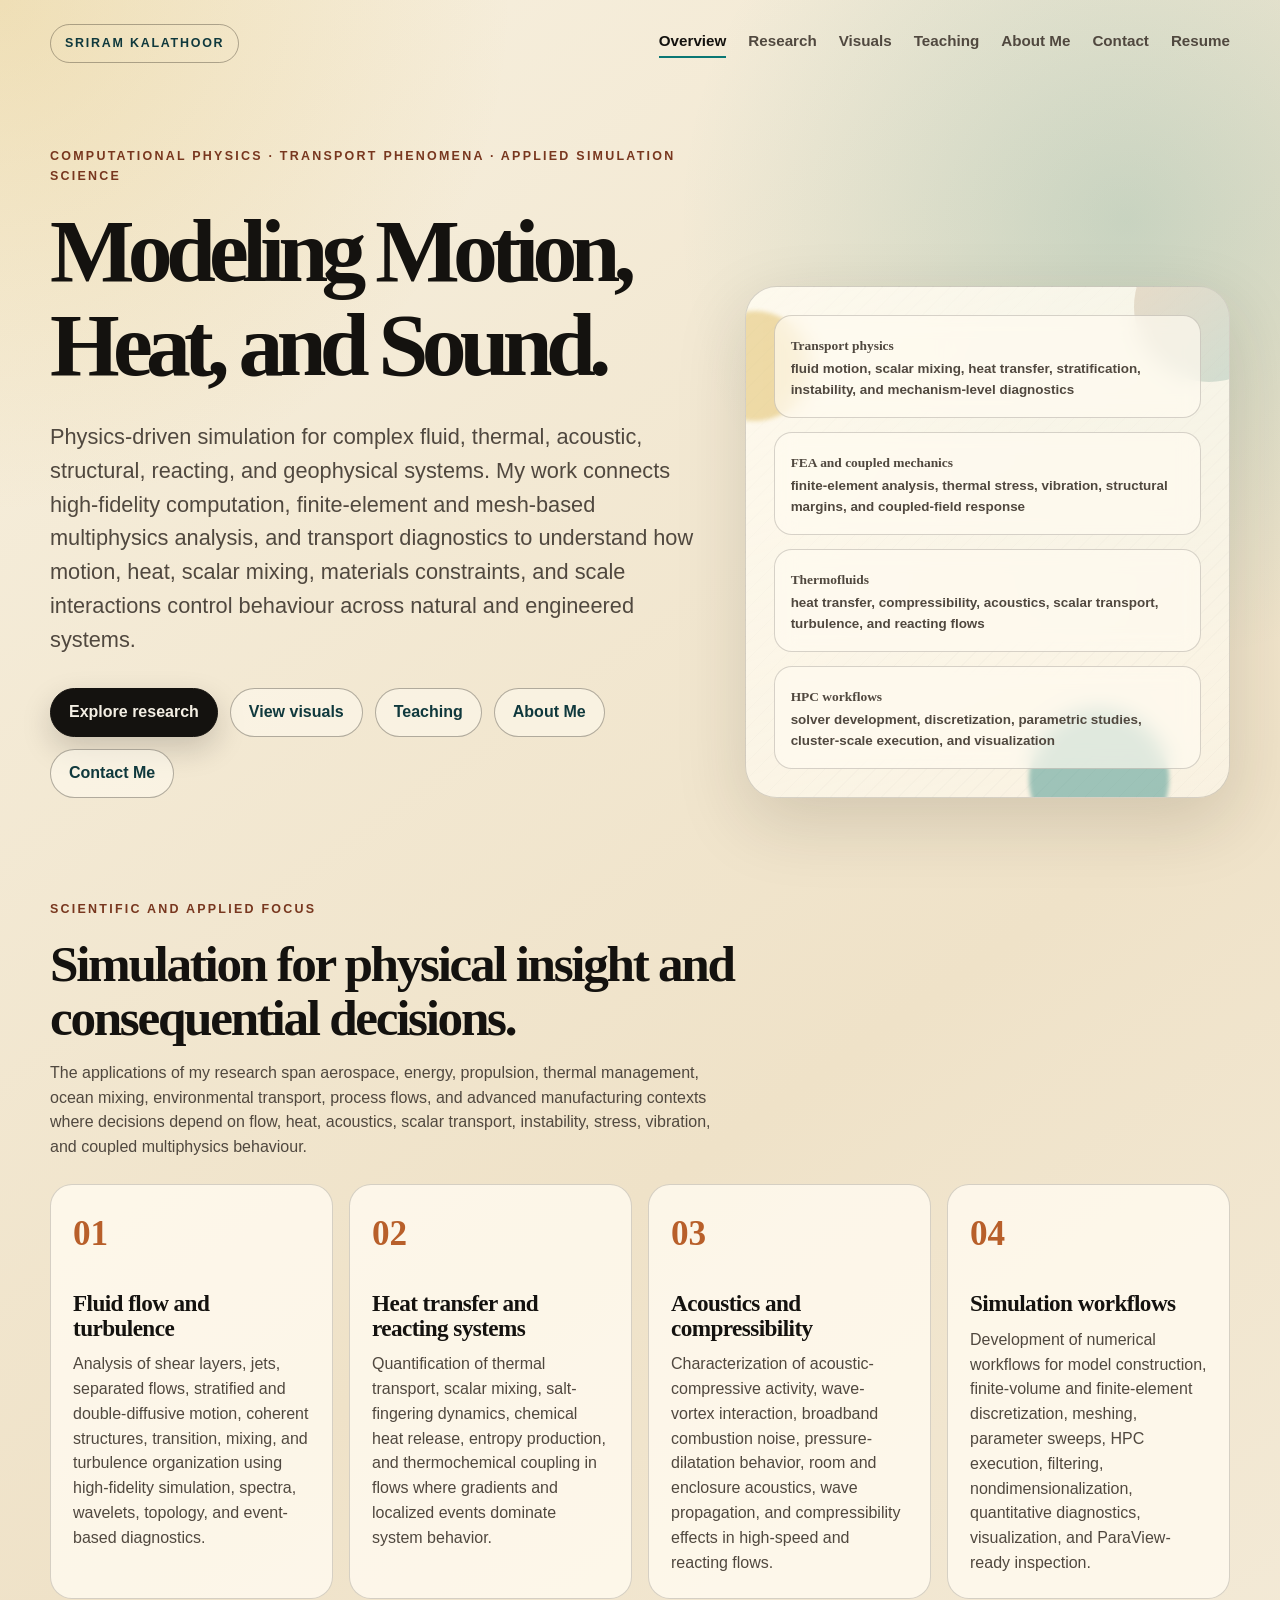
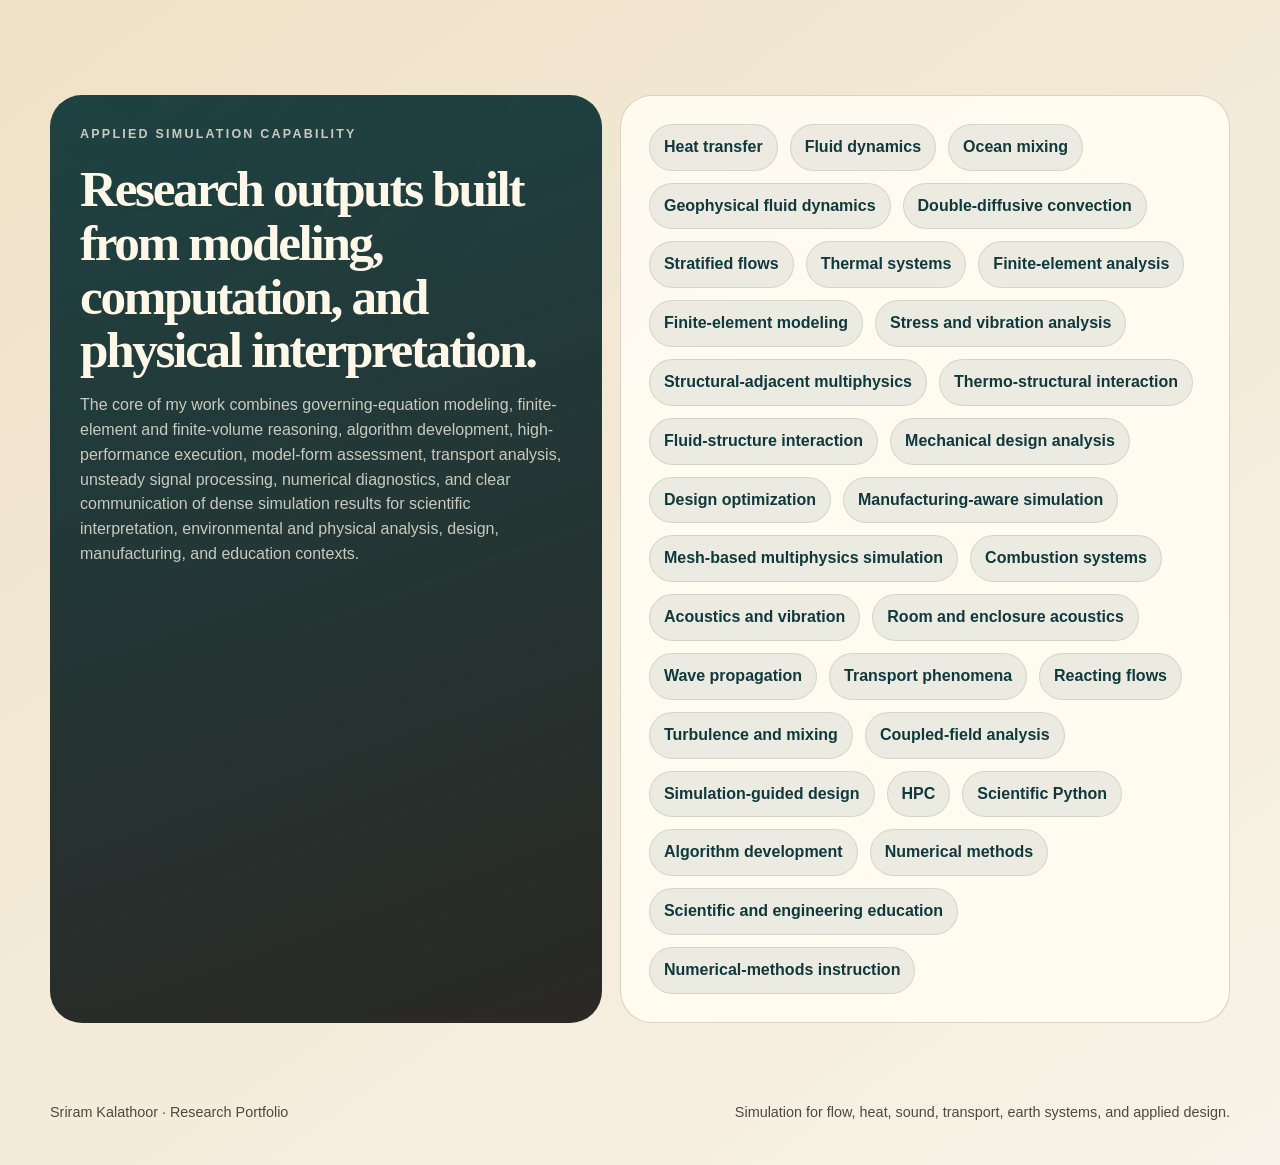
==== commit 1a072be1: "Broaden portfolio science framing" ====
--- a/index.html
+++ b/index.html
@@ -3,11 +3,54 @@
   <head>
     <meta charset="utf-8" />
     <meta name="viewport" content="width=device-width, initial-scale=1" />
-    <title>Sriram Kalathoor | Computational Modeling, Thermofluids, and Applied Simulation</title>
+    <title>Sriram Kalathoor | Computational Simulation, Transport Physics, and Thermofluids</title>
     <meta
       name="description"
-      content="Computational modeling, thermofluids, reacting flows, acoustics, heat transfer, multiphysics simulation, engineering education, and applied engineering diagnostics."
+      content="Sriram Kalathoor is a computational simulation researcher working across transport physics, thermofluids, ocean mixing, finite-element analysis, heat transfer, acoustics, reacting flows, and multiphysics modeling."
     />
+    <meta name="robots" content="index, follow" />
+    <link rel="canonical" href="https://sriramp28.github.io/" />
+    <meta property="og:title" content="Sriram Kalathoor | Computational Simulation, Transport Physics, and Thermofluids" />
+    <meta property="og:description" content="Computational simulation, transport physics, thermofluids, ocean mixing, finite-element analysis, heat transfer, acoustics, reacting flows, and multiphysics modeling." />
+    <meta property="og:type" content="website" />
+    <meta property="og:url" content="https://sriramp28.github.io/" />
+    <meta name="twitter:card" content="summary" />
+    <meta name="twitter:title" content="Sriram Kalathoor | Computational Simulation, Transport Physics, and Thermofluids" />
+    <meta name="twitter:description" content="Computational simulation, transport physics, thermofluids, ocean mixing, finite-element analysis, and multiphysics modeling." />
+    <script type="application/ld+json">
+      {
+        "@context": "https://schema.org",
+        "@type": "Person",
+        "@id": "https://sriramp28.github.io/#sriram-kalathoor",
+        "name": "Sriram Kalathoor",
+        "url": "https://sriramp28.github.io/",
+        "sameAs": ["https://www.linkedin.com/in/kalathoor"],
+        "affiliation": {
+          "@type": "CollegeOrUniversity",
+          "name": "Georgia Institute of Technology",
+          "url": "https://www.gatech.edu/"
+        },
+        "jobTitle": [
+          "Computational Simulation Researcher",
+          "Thermofluids and Transport-Physics Researcher",
+          "Instructor"
+        ],
+        "knowsAbout": [
+          "Finite-element analysis",
+          "Computational fluid dynamics",
+          "Thermofluids",
+          "Transport physics",
+          "Ocean mixing",
+          "Geophysical fluid dynamics",
+          "Design simulation",
+          "Multiphysics modeling",
+          "Heat transfer",
+          "Acoustics",
+          "Reacting flows",
+          "High-performance computing"
+        ]
+      }
+    </script>
     <link rel="stylesheet" href="styles.css?v=20260520-opportunities" />
   </head>
   <body>
@@ -29,13 +72,13 @@
     <main>
       <section class="hero hero-wide">
         <div class="hero-copy">
-          <p class="eyebrow">Computational modeling · design simulation · applied simulation science</p>
+          <p class="eyebrow">Computational physics · transport phenomena · applied simulation science</p>
           <h1>Modeling Motion, Heat, and Sound.</h1>
           <p class="hero-text">
-            Physics-driven simulation for complex flow, heat-transfer, acoustic, structural, and reacting systems. My
+            Physics-driven simulation for complex fluid, thermal, acoustic, structural, reacting, and geophysical systems. My
             work connects high-fidelity computation, finite-element and mesh-based multiphysics analysis, and
-            simulation-guided design to understand how transport, mechanics, materials constraints, manufacturing
-            realities, and scale interactions control engineering-relevant behavior.
+            transport diagnostics to understand how motion, heat, scalar mixing, materials constraints, and scale
+            interactions control behaviour across natural and engineered systems.
           </p>
           <div class="hero-actions">
             <a class="button primary" href="research.html">Explore research</a>
@@ -49,8 +92,8 @@
           <div class="orb orb-one"></div>
           <div class="orb orb-two"></div>
           <div class="metric">
-            <span class="metric-value">Design simulation</span>
-            <span class="metric-label">concept screening, iterative trade studies, optimization, tolerance-aware analysis, and manufacturing-informed design</span>
+            <span class="metric-value">Transport physics</span>
+            <span class="metric-label">fluid motion, scalar mixing, heat transfer, stratification, instability, and mechanism-level diagnostics</span>
           </div>
           <div class="metric">
             <span class="metric-value">FEA and coupled mechanics</span>
@@ -69,12 +112,12 @@
 
       <section class="section">
         <div class="section-heading">
-          <p class="eyebrow">Engineering focus</p>
-          <h2>Simulation for engineering design and physical insight.</h2>
+          <p class="eyebrow">Scientific and applied focus</p>
+          <h2>Simulation for physical insight and consequential decisions.</h2>
           <p>
-            The applications of my research span aerospace, energy, propulsion, thermal management, process flows, and
-            advanced manufacturing contexts where design decisions depend on stress, vibration, flow, heat, acoustics,
-            transport, manufacturability, and coupled multiphysics behavior.
+            The applications of my research span aerospace, energy, propulsion, thermal management, ocean mixing, environmental
+            transport, process flows, and advanced manufacturing contexts where decisions depend on flow, heat,
+            acoustics, scalar transport, instability, stress, vibration, and coupled multiphysics behaviour.
           </p>
         </div>
         <div class="research-grid">
@@ -82,17 +125,18 @@
             <span class="card-index">01</span>
             <h3>Fluid flow and turbulence</h3>
             <p>
-              Analysis of shear layers, jets, separated flows, coherent structures, transition, mixing, and turbulence
-              organization using high-fidelity simulation, modal decompositions, spectra, wavelets, topology, and
-              event-based diagnostics.
+              Analysis of shear layers, jets, separated flows, stratified and double-diffusive motion, coherent structures,
+              transition, mixing, and turbulence organization using high-fidelity simulation, spectra, wavelets,
+              topology, and event-based diagnostics.
             </p>
           </article>
           <article class="research-card">
             <span class="card-index">02</span>
             <h3>Heat transfer and reacting systems</h3>
             <p>
-              Quantification of thermal transport, scalar mixing, chemical heat release, entropy production, and
-              thermochemical coupling in flows where gradients and localized events dominate system behavior.
+              Quantification of thermal transport, scalar mixing, salt-fingering dynamics, chemical heat release, entropy
+              production, and thermochemical coupling in flows where gradients and localized events dominate system
+              behavior.
             </p>
           </article>
           <article class="research-card">
@@ -109,7 +153,7 @@
             <h3>Simulation workflows</h3>
             <p>
               Development of numerical workflows for model construction, finite-volume and finite-element discretization,
-              meshing, design sweeps, HPC execution, filtering, nondimensionalization, quantitative diagnostics,
+              meshing, parameter sweeps, HPC execution, filtering, nondimensionalization, quantitative diagnostics,
               visualization, and ParaView-ready inspection.
             </p>
           </article>
@@ -123,13 +167,17 @@
           <p>
             The core of my work combines governing-equation modeling, finite-element and finite-volume reasoning,
             algorithm development, high-performance execution, model-form assessment, transport analysis, unsteady signal
-            processing, numerical diagnostics, and clear communication of dense simulation results for design,
-            manufacturing, analysis, and engineering education contexts.
+            processing, numerical diagnostics, and clear communication of dense simulation results for scientific interpretation,
+            environmental and physical analysis, design, manufacturing, and education contexts.
           </p>
         </div>
         <div class="capability-list">
           <span>Heat transfer</span>
           <span>Fluid dynamics</span>
+          <span>Ocean mixing</span>
+          <span>Geophysical fluid dynamics</span>
+          <span>Double-diffusive convection</span>
+          <span>Stratified flows</span>
           <span>Thermal systems</span>
           <span>Finite-element analysis</span>
           <span>Finite-element modeling</span>
@@ -154,7 +202,7 @@
           <span>Scientific Python</span>
           <span>Algorithm development</span>
           <span>Numerical methods</span>
-          <span>Engineering education</span>
+          <span>Scientific and engineering education</span>
           <span>Numerical-methods instruction</span>
         </div>
       </section>
@@ -162,7 +210,7 @@
 
     <footer class="footer">
       <span>Sriram Kalathoor · Research Portfolio</span>
-      <span>Simulation for flow, heat, sound, transport, and engineering design.</span>
+      <span>Simulation for flow, heat, sound, transport, earth systems, and applied design.</span>
     </footer>
 
     <script src="script.js?v=20260520-opportunities"></script>
--- a/styles.css
+++ b/styles.css
@@ -576,6 +576,10 @@
   gap: 10px;
 }
 
+.media-card .case-media + .case-media {
+  margin-top: 10px;
+}
+
 .case-media.two-up {
   grid-template-columns: repeat(2, minmax(0, 1fr));
 }
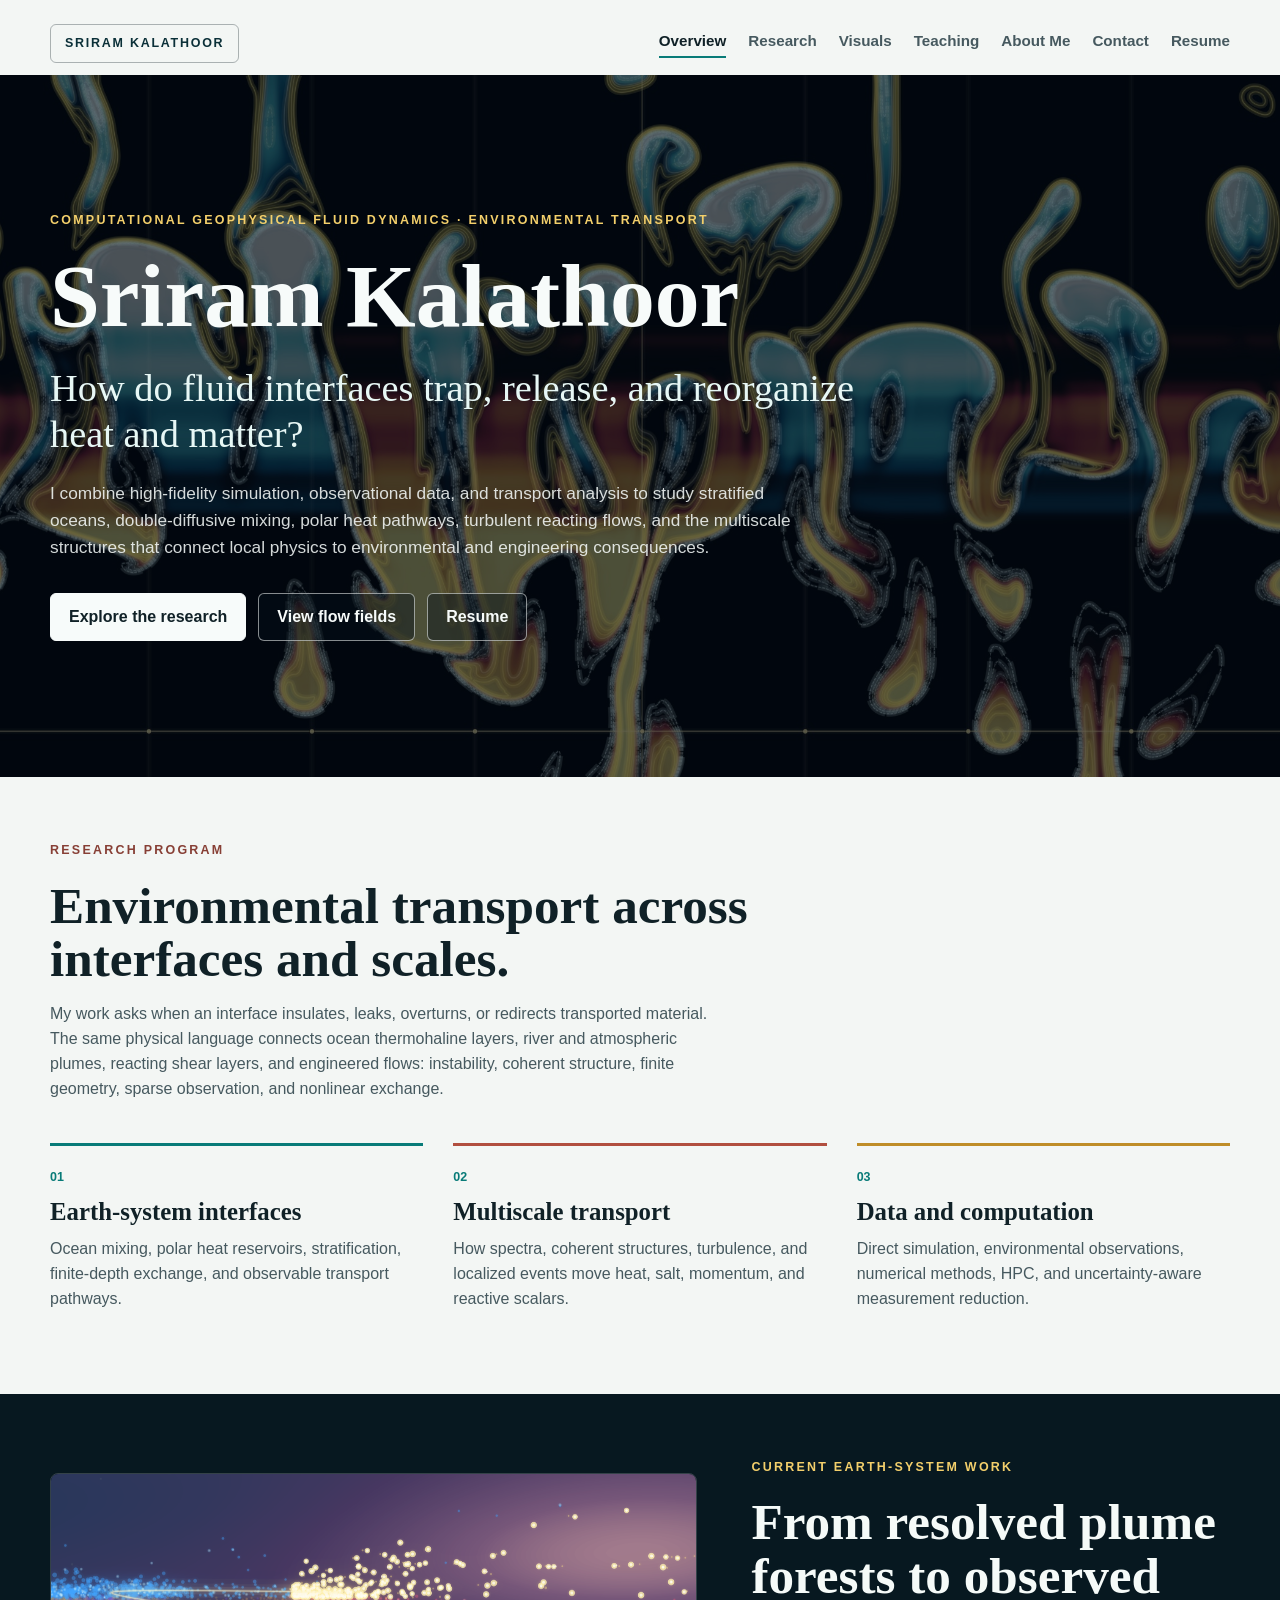
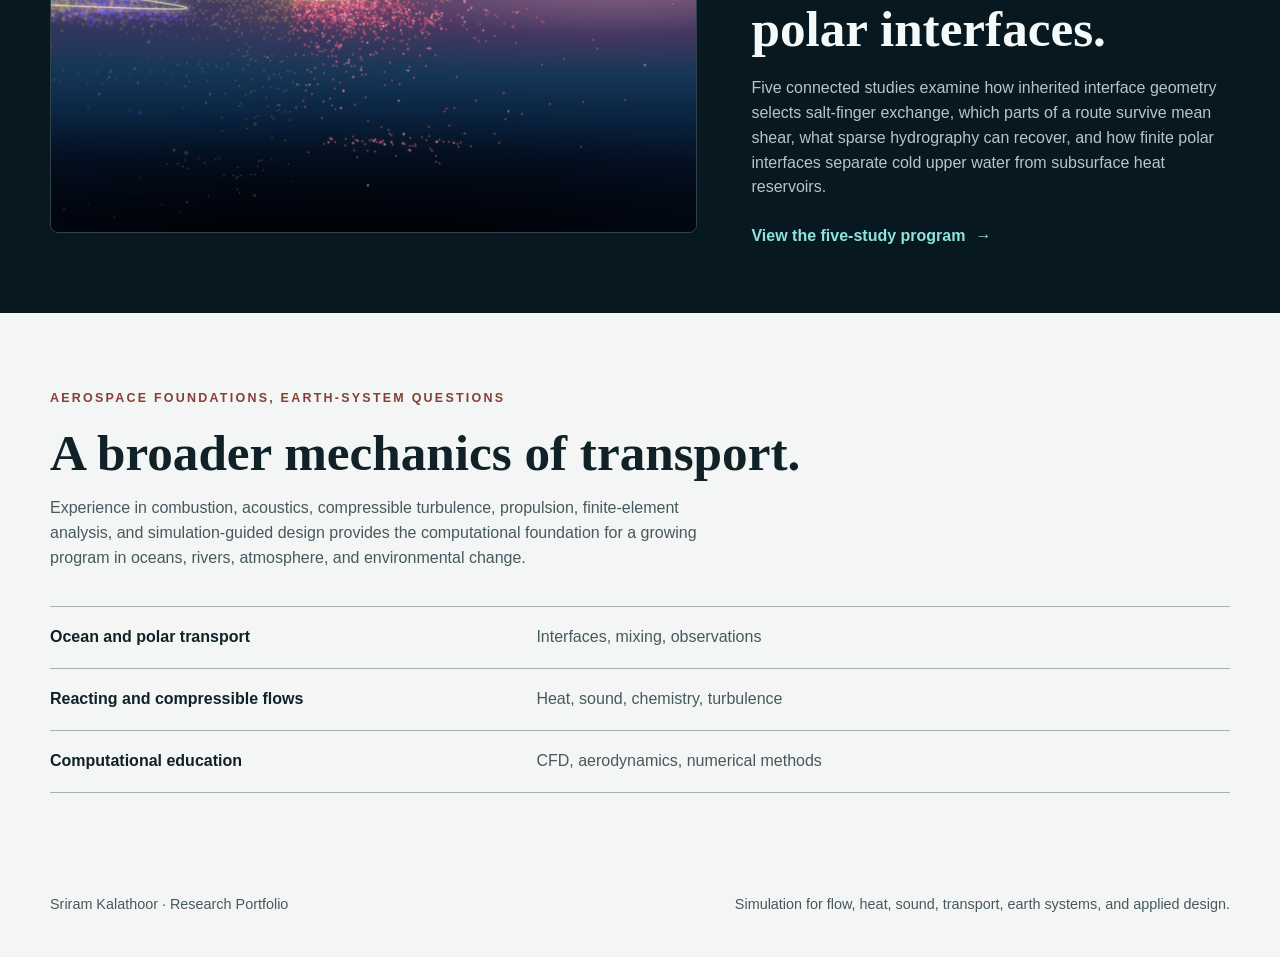
==== commit 46185cb2: "Reframe portfolio around Earth-system fluid dynamics" ====
--- a/index.html
+++ b/index.html
@@ -3,20 +3,20 @@
   <head>
     <meta charset="utf-8" />
     <meta name="viewport" content="width=device-width, initial-scale=1" />
-    <title>Sriram Kalathoor | Computational Simulation, Transport Physics, and Thermofluids</title>
+    <title>Sriram Kalathoor | Computational Geophysical Fluid Dynamics and Environmental Transport</title>
     <meta
       name="description"
-      content="Sriram Kalathoor is a computational simulation researcher working across transport physics, thermofluids, ocean mixing, finite-element analysis, heat transfer, acoustics, reacting flows, and multiphysics modeling."
+      content="Sriram Kalathoor studies environmental transport across stratified interfaces using high-fidelity simulation, observations, and computational fluid dynamics."
     />
     <meta name="robots" content="index, follow" />
     <link rel="canonical" href="https://sriramp28.github.io/" />
-    <meta property="og:title" content="Sriram Kalathoor | Computational Simulation, Transport Physics, and Thermofluids" />
-    <meta property="og:description" content="Computational simulation, transport physics, thermofluids, ocean mixing, finite-element analysis, heat transfer, acoustics, reacting flows, and multiphysics modeling." />
+    <meta property="og:title" content="Sriram Kalathoor | Computational Geophysical Fluid Dynamics" />
+    <meta property="og:description" content="Environmental transport across stratified interfaces, from polar oceans and salt-finger mixing to reacting and compressible flows." />
     <meta property="og:type" content="website" />
     <meta property="og:url" content="https://sriramp28.github.io/" />
     <meta name="twitter:card" content="summary" />
-    <meta name="twitter:title" content="Sriram Kalathoor | Computational Simulation, Transport Physics, and Thermofluids" />
-    <meta name="twitter:description" content="Computational simulation, transport physics, thermofluids, ocean mixing, finite-element analysis, and multiphysics modeling." />
+    <meta name="twitter:title" content="Sriram Kalathoor | Computational Geophysical Fluid Dynamics" />
+    <meta name="twitter:description" content="Environmental transport across stratified interfaces, oceans, reacting flows, and complex fluid systems." />
     <script type="application/ld+json">
       {
         "@context": "https://schema.org",
@@ -31,8 +31,8 @@
           "url": "https://www.gatech.edu/"
         },
         "jobTitle": [
-          "Computational Simulation Researcher",
-          "Thermofluids and Transport-Physics Researcher",
+          "Computational Geophysical Fluid Dynamicist",
+          "Environmental Transport Researcher",
           "Instructor"
         ],
         "knowsAbout": [
@@ -51,7 +51,7 @@
         ]
       }
     </script>
-    <link rel="stylesheet" href="styles.css?v=20260520-opportunities" />
+    <link rel="stylesheet" href="styles.css?v=20260712-earth-systems" />
   </head>
   <body>
     <header class="site-header">
@@ -69,141 +69,85 @@
       </nav>
     </header>
 
-    <main>
-      <section class="hero hero-wide">
-        <div class="hero-copy">
-          <p class="eyebrow">Computational physics · transport phenomena · applied simulation science</p>
-          <h1>Modeling Motion, Heat, and Sound.</h1>
-          <p class="hero-text">
-            Physics-driven simulation for complex fluid, thermal, acoustic, structural, reacting, and geophysical systems. My
-            work connects high-fidelity computation, finite-element and mesh-based multiphysics analysis, and
-            transport diagnostics to understand how motion, heat, scalar mixing, materials constraints, and scale
-            interactions control behaviour across natural and engineered systems.
+    <main class="home-main">
+      <section class="earth-hero" aria-label="Sriram Kalathoor research overview">
+        <div class="earth-hero-copy">
+          <p class="eyebrow">Computational geophysical fluid dynamics · environmental transport</p>
+          <h1>Sriram Kalathoor</h1>
+          <p class="earth-hero-lead">How do fluid interfaces trap, release, and reorganize heat and matter?</p>
+          <p class="earth-hero-text">
+            I combine high-fidelity simulation, observational data, and transport analysis to study stratified oceans,
+            double-diffusive mixing, polar heat pathways, turbulent reacting flows, and the multiscale structures that
+            connect local physics to environmental and engineering consequences.
           </p>
           <div class="hero-actions">
-            <a class="button primary" href="research.html">Explore research</a>
-            <a class="button secondary" href="media.html">View visuals</a>
-            <a class="button secondary" href="teaching.html">Teaching</a>
-            <a class="button secondary" href="about.html">About Me</a>
-            <a class="button secondary" href="contact.html">Contact Me</a>
+            <a class="button light" href="research.html">Explore the research</a>
+            <a class="button ghost" href="media.html">View flow fields</a>
+            <a class="button ghost" href="resume.html">Resume</a>
           </div>
         </div>
-        <aside class="hero-panel" aria-label="Research summary">
-          <div class="orb orb-one"></div>
-          <div class="orb orb-two"></div>
-          <div class="metric">
-            <span class="metric-value">Transport physics</span>
-            <span class="metric-label">fluid motion, scalar mixing, heat transfer, stratification, instability, and mechanism-level diagnostics</span>
-          </div>
-          <div class="metric">
-            <span class="metric-value">FEA and coupled mechanics</span>
-            <span class="metric-label">finite-element analysis, thermal stress, vibration, structural margins, and coupled-field response</span>
-          </div>
-          <div class="metric">
-            <span class="metric-value">Thermofluids</span>
-            <span class="metric-label">heat transfer, compressibility, acoustics, scalar transport, turbulence, and reacting flows</span>
-          </div>
-          <div class="metric">
-            <span class="metric-value">HPC workflows</span>
-            <span class="metric-label">solver development, discretization, parametric studies, cluster-scale execution, and visualization</span>
-          </div>
-        </aside>
       </section>
 
-      <section class="section">
+      <section class="section home-intro">
         <div class="section-heading">
-          <p class="eyebrow">Scientific and applied focus</p>
-          <h2>Simulation for physical insight and consequential decisions.</h2>
+          <p class="eyebrow">Research program</p>
+          <h2>Environmental transport across interfaces and scales.</h2>
           <p>
-            The applications of my research span aerospace, energy, propulsion, thermal management, ocean mixing, environmental
-            transport, process flows, and advanced manufacturing contexts where decisions depend on flow, heat,
-            acoustics, scalar transport, instability, stress, vibration, and coupled multiphysics behaviour.
+            My work asks when an interface insulates, leaks, overturns, or redirects transported material. The same
+            physical language connects ocean thermohaline layers, river and atmospheric plumes, reacting shear layers,
+            and engineered flows: instability, coherent structure, finite geometry, sparse observation, and nonlinear
+            exchange.
           </p>
         </div>
-        <div class="research-grid">
-          <article class="research-card">
-            <span class="card-index">01</span>
-            <h3>Fluid flow and turbulence</h3>
-            <p>
-              Analysis of shear layers, jets, separated flows, stratified and double-diffusive motion, coherent structures,
-              transition, mixing, and turbulence organization using high-fidelity simulation, spectra, wavelets,
-              topology, and event-based diagnostics.
-            </p>
+        <div class="research-pillars">
+          <article class="pillar">
+            <span>01</span>
+            <h3>Earth-system interfaces</h3>
+            <p>Ocean mixing, polar heat reservoirs, stratification, finite-depth exchange, and observable transport pathways.</p>
           </article>
-          <article class="research-card">
-            <span class="card-index">02</span>
-            <h3>Heat transfer and reacting systems</h3>
-            <p>
-              Quantification of thermal transport, scalar mixing, salt-fingering dynamics, chemical heat release, entropy
-              production, and thermochemical coupling in flows where gradients and localized events dominate system
-              behavior.
-            </p>
+          <article class="pillar">
+            <span>02</span>
+            <h3>Multiscale transport</h3>
+            <p>How spectra, coherent structures, turbulence, and localized events move heat, salt, momentum, and reactive scalars.</p>
           </article>
-          <article class="research-card">
-            <span class="card-index">03</span>
-            <h3>Acoustics and compressibility</h3>
-            <p>
-              Characterization of acoustic-compressive activity, wave-vortex interaction, broadband combustion noise,
-              pressure-dilatation behavior, room and enclosure acoustics, wave propagation, and compressibility effects
-              in high-speed and reacting flows.
-            </p>
-          </article>
-          <article class="research-card">
-            <span class="card-index">04</span>
-            <h3>Simulation workflows</h3>
-            <p>
-              Development of numerical workflows for model construction, finite-volume and finite-element discretization,
-              meshing, parameter sweeps, HPC execution, filtering, nondimensionalization, quantitative diagnostics,
-              visualization, and ParaView-ready inspection.
-            </p>
+          <article class="pillar">
+            <span>03</span>
+            <h3>Data and computation</h3>
+            <p>Direct simulation, environmental observations, numerical methods, HPC, and uncertainty-aware measurement reduction.</p>
           </article>
         </div>
       </section>
 
-      <section class="section split-section">
-        <div class="callout">
-          <p class="eyebrow">Applied simulation capability</p>
-          <h2>Research outputs built from modeling, computation, and physical interpretation.</h2>
+      <section class="story-band">
+        <div class="story-band-inner">
+          <img src="assets/research/earth-system/polar-heat-gate-states.png" alt="Data-derived polar heat-gate state space" />
+          <div>
+            <p class="eyebrow">Current Earth-system work</p>
+            <h2>From resolved plume forests to observed polar interfaces.</h2>
+            <p>
+              Five connected studies examine how inherited interface geometry selects salt-finger exchange, which parts
+              of a route survive mean shear, what sparse hydrography can recover, and how finite polar interfaces separate
+              cold upper water from subsurface heat reservoirs.
+            </p>
+            <a class="text-link" href="research.html#earth-system-program">View the five-study program <span aria-hidden="true">→</span></a>
+          </div>
+        </div>
+      </section>
+
+      <section class="section trajectory-section">
+        <div class="section-heading compact-heading">
+          <p class="eyebrow">Aerospace foundations, Earth-system questions</p>
+          <h2>A broader mechanics of transport.</h2>
           <p>
-            The core of my work combines governing-equation modeling, finite-element and finite-volume reasoning,
-            algorithm development, high-performance execution, model-form assessment, transport analysis, unsteady signal
-            processing, numerical diagnostics, and clear communication of dense simulation results for scientific interpretation,
-            environmental and physical analysis, design, manufacturing, and education contexts.
+            Experience in combustion, acoustics, compressible turbulence, propulsion, finite-element analysis, and
+            simulation-guided design provides the computational foundation for a growing program in oceans, rivers,
+            atmosphere, and environmental change.
           </p>
         </div>
-        <div class="capability-list">
-          <span>Heat transfer</span>
-          <span>Fluid dynamics</span>
-          <span>Ocean mixing</span>
-          <span>Geophysical fluid dynamics</span>
-          <span>Double-diffusive convection</span>
-          <span>Stratified flows</span>
-          <span>Thermal systems</span>
-          <span>Finite-element analysis</span>
-          <span>Finite-element modeling</span>
-          <span>Stress and vibration analysis</span>
-          <span>Structural-adjacent multiphysics</span>
-          <span>Thermo-structural interaction</span>
-          <span>Fluid-structure interaction</span>
-          <span>Mechanical design analysis</span>
-          <span>Design optimization</span>
-          <span>Manufacturing-aware simulation</span>
-          <span>Mesh-based multiphysics simulation</span>
-          <span>Combustion systems</span>
-          <span>Acoustics and vibration</span>
-          <span>Room and enclosure acoustics</span>
-          <span>Wave propagation</span>
-          <span>Transport phenomena</span>
-          <span>Reacting flows</span>
-          <span>Turbulence and mixing</span>
-          <span>Coupled-field analysis</span>
-          <span>Simulation-guided design</span>
-          <span>HPC</span>
-          <span>Scientific Python</span>
-          <span>Algorithm development</span>
-          <span>Numerical methods</span>
-          <span>Scientific and engineering education</span>
-          <span>Numerical-methods instruction</span>
+        <div class="trajectory-links" aria-label="Research areas">
+          <a href="research.html#earth-system-program"><strong>Ocean and polar transport</strong><span>Interfaces, mixing, observations</span></a>
+          <a href="research.html#broader-fluids"><strong>Reacting and compressible flows</strong><span>Heat, sound, chemistry, turbulence</span></a>
+          <a href="teaching.html"><strong>Computational education</strong><span>CFD, aerodynamics, numerical methods</span></a>
         </div>
       </section>
     </main>
@@ -213,6 +157,6 @@
       <span>Simulation for flow, heat, sound, transport, earth systems, and applied design.</span>
     </footer>
 
-    <script src="script.js?v=20260520-opportunities"></script>
+    <script src="script.js?v=20260712-earth-systems"></script>
   </body>
 </html>
--- a/styles.css
+++ b/styles.css
@@ -1,21 +1,21 @@
 :root {
-  --ink: #14120f;
-  --ink-soft: #50483f;
-  --paper: #f4efe4;
-  --paper-deep: #e2d5bd;
-  --panel: rgba(255, 251, 240, 0.82);
-  --panel-strong: rgba(255, 251, 240, 0.96);
-  --line: rgba(36, 30, 22, 0.18);
-  --line-strong: rgba(36, 30, 22, 0.34);
-  --ember: #b85f2a;
-  --oxide: #78371f;
-  --teal: #0a7774;
-  --deep: #10393d;
-  --gold: #d6a935;
-  --shadow: 0 24px 70px rgba(41, 31, 18, 0.15);
-  --radius-xl: 32px;
-  --radius-lg: 22px;
-  --radius-md: 16px;
+  --ink: #102127;
+  --ink-soft: #46595f;
+  --paper: #f3f6f4;
+  --paper-deep: #dce5e1;
+  --panel: rgba(255, 255, 255, 0.86);
+  --panel-strong: rgba(255, 255, 255, 0.97);
+  --line: rgba(16, 33, 39, 0.16);
+  --line-strong: rgba(16, 33, 39, 0.32);
+  --ember: #b14f3f;
+  --oxide: #873f35;
+  --teal: #087b78;
+  --deep: #0b3038;
+  --gold: #bf8d28;
+  --shadow: 0 20px 60px rgba(10, 31, 39, 0.14);
+  --radius-xl: 8px;
+  --radius-lg: 8px;
+  --radius-md: 6px;
   color-scheme: light;
 }
 
@@ -29,14 +29,12 @@
 
 body {
   margin: 0;
-  background:
-    radial-gradient(circle at top left, rgba(214, 169, 53, 0.24), transparent 32rem),
-    radial-gradient(circle at 88% 8%, rgba(10, 119, 116, 0.18), transparent 28rem),
-    linear-gradient(145deg, #f7f0df 0%, #efe2c8 45%, #f8f3e8 100%);
+  background: var(--paper);
   color: var(--ink);
   font-family: "Avenir Next", "Gill Sans", "Trebuchet MS", sans-serif;
   line-height: 1.55;
   min-height: 100vh;
+  overflow-x: hidden;
 }
 
 a {
@@ -69,7 +67,7 @@
 
 .brand {
   border: 1px solid var(--line-strong);
-  border-radius: 999px;
+  border-radius: 6px;
   color: var(--deep);
   font-size: 0.78rem;
   font-weight: 800;
@@ -126,13 +124,14 @@
 h2,
 h3 {
   font-family: "Iowan Old Style", "Palatino", "Georgia", serif;
+  letter-spacing: 0;
   line-height: 1.05;
   margin: 0;
 }
 
 h1 {
   font-size: clamp(3rem, 7vw, 6.9rem);
-  letter-spacing: -0.075em;
+  letter-spacing: 0;
   max-width: 980px;
 }
 
@@ -153,7 +152,7 @@
 .button {
   align-items: center;
   border: 1px solid var(--line-strong);
-  border-radius: 999px;
+  border-radius: 6px;
   display: inline-flex;
   font-weight: 850;
   min-height: 44px;
@@ -207,7 +206,7 @@
 
 .hero-panel::before {
   background: linear-gradient(135deg, var(--ember), var(--teal));
-  border-radius: 999px;
+  border-radius: 8px;
   content: "";
   height: 150px;
   opacity: 0.18;
@@ -218,7 +217,7 @@
 }
 
 .orb {
-  border-radius: 999px;
+  border-radius: 8px;
   filter: blur(2px);
   opacity: 0.38;
   position: absolute;
@@ -271,7 +270,7 @@
 
 .hero-card::before {
   background: linear-gradient(135deg, var(--ember), var(--teal));
-  border-radius: 999px;
+  border-radius: 8px;
   content: "";
   height: 130px;
   opacity: 0.18;
@@ -291,7 +290,7 @@
 .metric {
   background: rgba(255, 251, 240, 0.68);
   border: 1px solid var(--line);
-  border-radius: 18px;
+  border-radius: 8px;
   padding: 16px;
 }
 
@@ -320,7 +319,7 @@
 
 .page-hero h1 {
   font-size: clamp(2.7rem, 6vw, 5.8rem);
-  letter-spacing: -0.065em;
+  letter-spacing: 0;
   max-width: 980px;
 }
 
@@ -344,7 +343,7 @@
 
 .section-heading h2 {
   font-size: clamp(2rem, 4vw, 3.5rem);
-  letter-spacing: -0.045em;
+  letter-spacing: 0;
   max-width: 920px;
 }
 
@@ -356,7 +355,7 @@
 
 .section-header h2 {
   font-size: clamp(2rem, 4vw, 3.5rem);
-  letter-spacing: -0.045em;
+  letter-spacing: 0;
 }
 
 .section-header p {
@@ -380,7 +379,7 @@
 
 .theme-card h3 {
   font-size: 1.45rem;
-  letter-spacing: -0.025em;
+  letter-spacing: 0;
 }
 
 .theme-card p {
@@ -411,7 +410,7 @@
 
 .callout h2 {
   font-size: clamp(2rem, 4vw, 3.6rem);
-  letter-spacing: -0.045em;
+  letter-spacing: 0;
 }
 
 .capability-list {
@@ -428,7 +427,7 @@
 .capability-list span {
   background: rgba(16, 57, 61, 0.08);
   border: 1px solid rgba(16, 57, 61, 0.12);
-  border-radius: 999px;
+  border-radius: 8px;
   color: var(--deep);
   font-weight: 850;
   padding: 10px 14px;
@@ -450,7 +449,7 @@
 
 .research-card h3 {
   font-size: 1.45rem;
-  letter-spacing: -0.025em;
+  letter-spacing: 0;
   margin-top: 30px;
 }
 
@@ -476,7 +475,7 @@
 .filter-button {
   background: rgba(255, 251, 240, 0.55);
   border: 1px solid var(--line);
-  border-radius: 999px;
+  border-radius: 8px;
   color: var(--ink-soft);
   cursor: pointer;
   font-size: 0.9rem;
@@ -525,7 +524,7 @@
 
 .mixed-research-grid .case-card h3 {
   font-size: 1.46rem;
-  letter-spacing: -0.025em;
+  letter-spacing: 0;
 }
 
 .mixed-research-grid .case-media img,
@@ -558,7 +557,7 @@
 
 .case-card h3 {
   font-size: clamp(1.6rem, 3vw, 2.25rem);
-  letter-spacing: -0.035em;
+  letter-spacing: 0;
 }
 
 .case-card p {
@@ -589,7 +588,7 @@
 .inline-figure img {
   background: rgba(20, 18, 15, 0.08);
   border: 1px solid var(--line);
-  border-radius: 18px;
+  border-radius: 8px;
   display: block;
   height: 100%;
   max-height: 330px;
@@ -638,7 +637,7 @@
 
 .paper-card h3 {
   font-size: 1.46rem;
-  letter-spacing: -0.025em;
+  letter-spacing: 0;
   margin-top: 12px;
 }
 
@@ -715,7 +714,7 @@
     linear-gradient(135deg, rgba(214, 169, 53, 0.16), rgba(10, 119, 116, 0.12)),
     repeating-linear-gradient(135deg, rgba(20, 18, 15, 0.05) 0 1px, transparent 1px 10px);
   border: 1px dashed var(--line-strong);
-  border-radius: 16px;
+  border-radius: 8px;
   color: var(--ink-soft);
   font-size: 0.88rem;
   font-weight: 760;
@@ -752,7 +751,7 @@
 .tag {
   background: rgba(16, 57, 61, 0.08);
   border: 1px solid rgba(16, 57, 61, 0.12);
-  border-radius: 999px;
+  border-radius: 8px;
   color: var(--deep);
   font-size: 0.72rem;
   font-weight: 850;
@@ -800,7 +799,7 @@
 
 .method-list span {
   border: 1px solid rgba(255, 247, 231, 0.16);
-  border-radius: 999px;
+  border-radius: 8px;
   color: rgba(255, 247, 231, 0.86);
   font-weight: 800;
   padding: 10px 14px;
@@ -826,7 +825,7 @@
 
 .media-card h2 {
   font-size: clamp(1.5rem, 3vw, 2.5rem);
-  letter-spacing: -0.035em;
+  letter-spacing: 0;
   margin-top: 18px;
 }
 
@@ -841,13 +840,13 @@
     radial-gradient(circle at 22% 35%, rgba(184, 95, 42, 0.34), transparent 18rem),
     radial-gradient(circle at 76% 55%, rgba(10, 119, 116, 0.26), transparent 20rem),
     linear-gradient(135deg, rgba(20, 18, 15, 0.9), rgba(16, 57, 61, 0.82));
-  border-radius: 20px;
+  border-radius: 8px;
   color: rgba(255, 247, 231, 0.9);
   display: flex;
   font-family: "Iowan Old Style", "Palatino", "Georgia", serif;
   font-size: clamp(2rem, 6vw, 4.5rem);
   justify-content: center;
-  letter-spacing: -0.06em;
+  letter-spacing: 0;
   overflow: hidden;
   position: relative;
 }
@@ -885,7 +884,7 @@
 
 .resume-panel h2 {
   font-size: clamp(1.8rem, 4vw, 3.2rem);
-  letter-spacing: -0.045em;
+  letter-spacing: 0;
 }
 
 .teaching-demo-grid {
@@ -907,7 +906,7 @@
 
 .teaching-video-card video {
   background: #14120f;
-  border-radius: 18px;
+  border-radius: 8px;
   display: block;
   width: 100%;
 }
@@ -946,7 +945,7 @@
 }
 
 .resume-hero h1 {
-  letter-spacing: -0.055em;
+  letter-spacing: 0;
 }
 
 .contact-strip {
@@ -959,7 +958,7 @@
 .contact-strip a {
   background: rgba(255, 251, 240, 0.62);
   border: 1px solid var(--line);
-  border-radius: 999px;
+  border-radius: 8px;
   color: var(--deep);
   font-weight: 850;
   padding: 9px 13px;
@@ -986,7 +985,7 @@
 .contact-link-list a {
   background: rgba(255, 251, 240, 0.62);
   border: 1px solid var(--line);
-  border-radius: 999px;
+  border-radius: 8px;
   color: var(--deep);
   font-weight: 850;
   padding: 10px 14px;
@@ -1017,7 +1016,7 @@
 
 .contact-form-card h2 {
   font-size: clamp(2rem, 4vw, 3.6rem);
-  letter-spacing: -0.045em;
+  letter-spacing: 0;
 }
 
 .contact-form-card form {
@@ -1029,7 +1028,7 @@
 .form-field {
   background: rgba(255, 247, 231, 0.08);
   border: 1px solid rgba(255, 247, 231, 0.16);
-  border-radius: 22px;
+  border-radius: 8px;
   box-shadow: inset 0 1px 0 rgba(255, 247, 231, 0.08);
   color: rgba(255, 247, 231, 0.88);
   display: grid;
@@ -1054,7 +1053,7 @@
 .contact-form-card textarea {
   background: rgba(255, 251, 240, 0.98);
   border: 1px solid rgba(255, 247, 231, 0.22);
-  border-radius: 18px;
+  border-radius: 8px;
   box-shadow: 0 8px 24px rgba(20, 18, 15, 0.16);
   color: var(--ink);
   font: inherit;
@@ -1125,7 +1124,7 @@
 .cv-section h2 {
   border-bottom: 1px solid var(--line-strong);
   font-size: clamp(1.8rem, 4vw, 3.2rem);
-  letter-spacing: -0.045em;
+  letter-spacing: 0;
   margin-bottom: 18px;
   padding-bottom: 10px;
 }
@@ -1148,7 +1147,7 @@
 
 .cv-item h3 {
   font-size: 1.35rem;
-  letter-spacing: -0.02em;
+  letter-spacing: 0;
 }
 
 .cv-item p {
@@ -1175,7 +1174,7 @@
 .skill-cloud span {
   background: rgba(16, 57, 61, 0.08);
   border: 1px solid rgba(16, 57, 61, 0.12);
-  border-radius: 999px;
+  border-radius: 8px;
   color: var(--deep);
   font-weight: 850;
   padding: 9px 12px;
@@ -1220,7 +1219,7 @@
 
 .capability {
   border: 1px solid rgba(255, 247, 231, 0.14);
-  border-radius: 20px;
+  border-radius: 8px;
   padding: 20px;
 }
 
@@ -1286,6 +1285,296 @@
 .reveal.visible {
   opacity: 1;
   transform: translateY(0);
+}
+
+/* Earth-system portfolio home */
+.home-main {
+  margin: 0;
+  max-width: none;
+  width: 100%;
+}
+
+.home-main > .section,
+.story-band-inner {
+  margin-left: auto;
+  margin-right: auto;
+  width: min(1180px, calc(100% - 40px));
+}
+
+.earth-hero {
+  align-items: center;
+  background-image: url("assets/research/earth-system/salt-finger-interface-hero.jpg");
+  background-position: center 52%;
+  background-size: cover;
+  color: #f7fbfa;
+  display: flex;
+  min-height: min(780px, 78svh);
+  overflow: hidden;
+  padding: 72px max(20px, calc((100vw - 1180px) / 2));
+  position: relative;
+}
+
+.earth-hero::before {
+  background: rgba(2, 11, 18, 0.58);
+  content: "";
+  inset: 0;
+  position: absolute;
+}
+
+.earth-hero-copy {
+  max-width: 860px;
+  position: relative;
+  z-index: 1;
+}
+
+.earth-hero .eyebrow {
+  color: #f3cf6b;
+}
+
+.earth-hero h1 {
+  font-size: clamp(3.4rem, 7vw, 6.8rem);
+  max-width: none;
+}
+
+.earth-hero-lead {
+  color: #e7f7f5;
+  font-family: "Iowan Old Style", "Palatino", "Georgia", serif;
+  font-size: clamp(1.55rem, 3vw, 2.45rem);
+  line-height: 1.22;
+  margin: 22px 0 0;
+  max-width: 820px;
+}
+
+.earth-hero-text {
+  color: rgba(247, 251, 250, 0.86);
+  font-size: 1.08rem;
+  margin: 22px 0 0;
+  max-width: 750px;
+}
+
+.button.light {
+  background: #f7fbfa;
+  border-color: #f7fbfa;
+  color: #102127;
+}
+
+.button.ghost {
+  background: rgba(5, 18, 27, 0.42);
+  border-color: rgba(247, 251, 250, 0.54);
+  color: #f7fbfa;
+}
+
+.home-intro {
+  padding-top: 64px;
+}
+
+.research-pillars {
+  display: grid;
+  gap: 30px;
+  grid-template-columns: repeat(3, minmax(0, 1fr));
+  margin-top: 42px;
+}
+
+.pillar {
+  border-top: 3px solid var(--teal);
+  padding-top: 18px;
+}
+
+.pillar:nth-child(2) {
+  border-color: var(--ember);
+}
+
+.pillar:nth-child(3) {
+  border-color: var(--gold);
+}
+
+.pillar > span {
+  color: var(--teal);
+  font-size: 0.78rem;
+  font-weight: 900;
+}
+
+.pillar h3 {
+  font-size: 1.55rem;
+  margin-top: 10px;
+}
+
+.pillar p {
+  color: var(--ink-soft);
+  margin: 12px 0 0;
+}
+
+.story-band {
+  background: #071820;
+  color: #f5faf8;
+  margin-top: 34px;
+  padding: 64px 0;
+}
+
+.story-band-inner {
+  align-items: center;
+  display: grid;
+  gap: 54px;
+  grid-template-columns: minmax(0, 1.15fr) minmax(320px, 0.85fr);
+}
+
+.story-band img {
+  border: 1px solid rgba(255, 255, 255, 0.18);
+  border-radius: 8px;
+  display: block;
+  min-height: 360px;
+  object-fit: cover;
+  width: 100%;
+}
+
+.story-band .eyebrow {
+  color: #f3cf6b;
+}
+
+.story-band h2 {
+  font-size: clamp(2.2rem, 4vw, 3.7rem);
+}
+
+.story-band p:not(.eyebrow) {
+  color: rgba(245, 250, 248, 0.76);
+  margin: 20px 0 0;
+}
+
+.text-link {
+  color: #8ee3da;
+  display: inline-flex;
+  font-weight: 850;
+  gap: 10px;
+  margin-top: 24px;
+}
+
+.trajectory-section {
+  padding-bottom: 70px;
+}
+
+.compact-heading {
+  max-width: 840px;
+}
+
+.trajectory-links {
+  border-bottom: 1px solid var(--line-strong);
+  margin-top: 36px;
+}
+
+.trajectory-links a {
+  align-items: center;
+  border-top: 1px solid var(--line-strong);
+  display: grid;
+  gap: 24px;
+  grid-template-columns: minmax(240px, 0.8fr) 1.2fr;
+  padding: 18px 0;
+}
+
+.trajectory-links a:hover strong {
+  color: var(--teal);
+}
+
+.trajectory-links span {
+  color: var(--ink-soft);
+}
+
+/* Earth-system research program */
+.program-grid {
+  display: grid;
+  gap: 22px;
+  grid-template-columns: repeat(2, minmax(0, 1fr));
+  margin-top: 40px;
+}
+
+.program-card {
+  background: #ffffff;
+  border: 1px solid var(--line);
+  border-radius: 8px;
+  display: grid;
+  grid-template-rows: 260px 1fr;
+  overflow: hidden;
+}
+
+.program-card-wide {
+  align-items: stretch;
+  grid-column: 1 / -1;
+  grid-template-columns: minmax(0, 1.15fr) minmax(340px, 0.85fr);
+  grid-template-rows: none;
+}
+
+.program-card img,
+.program-card video {
+  background: #06151b;
+  display: block;
+  height: 100%;
+  min-height: 260px;
+  object-fit: cover;
+  width: 100%;
+}
+
+.program-card-wide img,
+.program-card-wide video {
+  min-height: 340px;
+}
+
+.program-card > div {
+  padding: 24px;
+}
+
+.program-status {
+  color: var(--teal);
+  font-size: 0.76rem;
+  font-weight: 900;
+  letter-spacing: 0.08em;
+  margin: 0 0 12px;
+  text-transform: uppercase;
+}
+
+.program-card h3 {
+  font-size: clamp(1.55rem, 2.5vw, 2.15rem);
+}
+
+.program-card p:not(.program-status) {
+  color: var(--ink-soft);
+  margin: 15px 0 0;
+}
+
+.program-card .text-link {
+  margin-top: 18px;
+}
+
+.research-filter-control {
+  align-items: center;
+  border-bottom: 1px solid var(--line-strong);
+  border-top: 1px solid var(--line-strong);
+  display: flex;
+  gap: 24px;
+  justify-content: space-between;
+  margin-bottom: 44px;
+  padding: 16px 0;
+}
+
+.research-filter-control label {
+  font-weight: 850;
+}
+
+.research-filter-control select {
+  background: #ffffff;
+  border: 1px solid var(--line-strong);
+  border-radius: 6px;
+  color: var(--ink);
+  font: inherit;
+  min-height: 42px;
+  padding: 8px 34px 8px 12px;
+}
+
+.earth-media-card .case-media img {
+  height: 320px;
+  max-height: none;
+}
+
+.earth-media-card.large .case-media img {
+  height: 470px;
 }
 
 @media (max-width: 980px) {
@@ -1308,10 +1597,22 @@
   .hero-copy {
     grid-column: 1 / -1;
   }
+
+  .story-band-inner {
+    grid-template-columns: 1fr;
+  }
+
+  .program-card-wide {
+    grid-template-columns: 1fr;
+    grid-template-rows: 300px 1fr;
+  }
 }
 
 @media (max-width: 720px) {
-  .site-shell {
+  .site-shell,
+  .site-header,
+  main,
+  .footer {
     width: min(100% - 28px, 1180px);
   }
 
@@ -1322,9 +1623,46 @@
     flex-direction: column;
   }
 
+  .nav {
+    width: 100%;
+  }
+
   .nav-links {
-    flex-wrap: wrap;
-    gap: 14px;
+    display: grid;
+    font-size: 0.78rem;
+    gap: 8px 10px;
+    grid-template-columns: repeat(3, minmax(0, 1fr));
+    max-width: 100%;
+    width: 100%;
+  }
+
+  .nav-links a {
+    min-width: 0;
+    overflow-wrap: anywhere;
+  }
+
+  .earth-hero .hero-actions {
+    display: grid;
+    gap: 8px;
+    grid-template-columns: repeat(2, minmax(0, 1fr));
+    width: 100%;
+  }
+
+  .earth-hero .button {
+    justify-content: center;
+    font-size: 0.82rem;
+    min-width: 0;
+    padding-inline: 10px;
+    text-align: center;
+    white-space: normal;
+    width: 100%;
+  }
+
+  .earth-hero .button:last-child {
+    grid-column: 1 / -1;
+    justify-self: start;
+    min-width: 104px;
+    width: auto;
   }
 
   .hero,
@@ -1344,6 +1682,85 @@
     grid-template-columns: 1fr;
   }
 
+  .research-pillars {
+    grid-template-columns: 1fr;
+  }
+
+  .program-grid {
+    grid-template-columns: 1fr;
+  }
+
+  .program-card-wide {
+    grid-column: auto;
+    grid-template-rows: 240px 1fr;
+  }
+
+  .research-filter-control {
+    align-items: flex-start;
+    flex-direction: column;
+  }
+
+  .research-filter-control select {
+    width: 100%;
+  }
+
+  .earth-media-card .case-media img,
+  .earth-media-card.large .case-media img {
+    height: 260px;
+  }
+
+  .earth-hero {
+    align-items: flex-end;
+    background-position: 42% center;
+    max-width: 100vw;
+    min-height: 0;
+    padding: 32px 20px;
+    width: 100vw;
+  }
+
+  .earth-hero h1 {
+    font-size: clamp(2.7rem, 12vw, 3.6rem);
+  }
+
+  .earth-hero-copy {
+    max-width: calc(100vw - 40px);
+    min-width: 0;
+    width: 100%;
+  }
+
+  .earth-hero .eyebrow {
+    font-size: 0.68rem;
+    margin-bottom: 12px;
+  }
+
+  .earth-hero-lead {
+    font-size: 1.28rem;
+    margin-top: 14px;
+  }
+
+  .earth-hero-text {
+    font-size: 0.94rem;
+    margin-top: 14px;
+  }
+
+  .earth-hero .hero-actions {
+    margin-top: 20px;
+  }
+
+  .earth-hero-copy p,
+  .earth-hero-copy h1 {
+    overflow-wrap: anywhere;
+  }
+
+  .story-band img {
+    min-height: 260px;
+  }
+
+  .trajectory-links a {
+    gap: 6px;
+    grid-template-columns: 1fr;
+  }
+
   .hero {
     padding-top: 42px;
   }
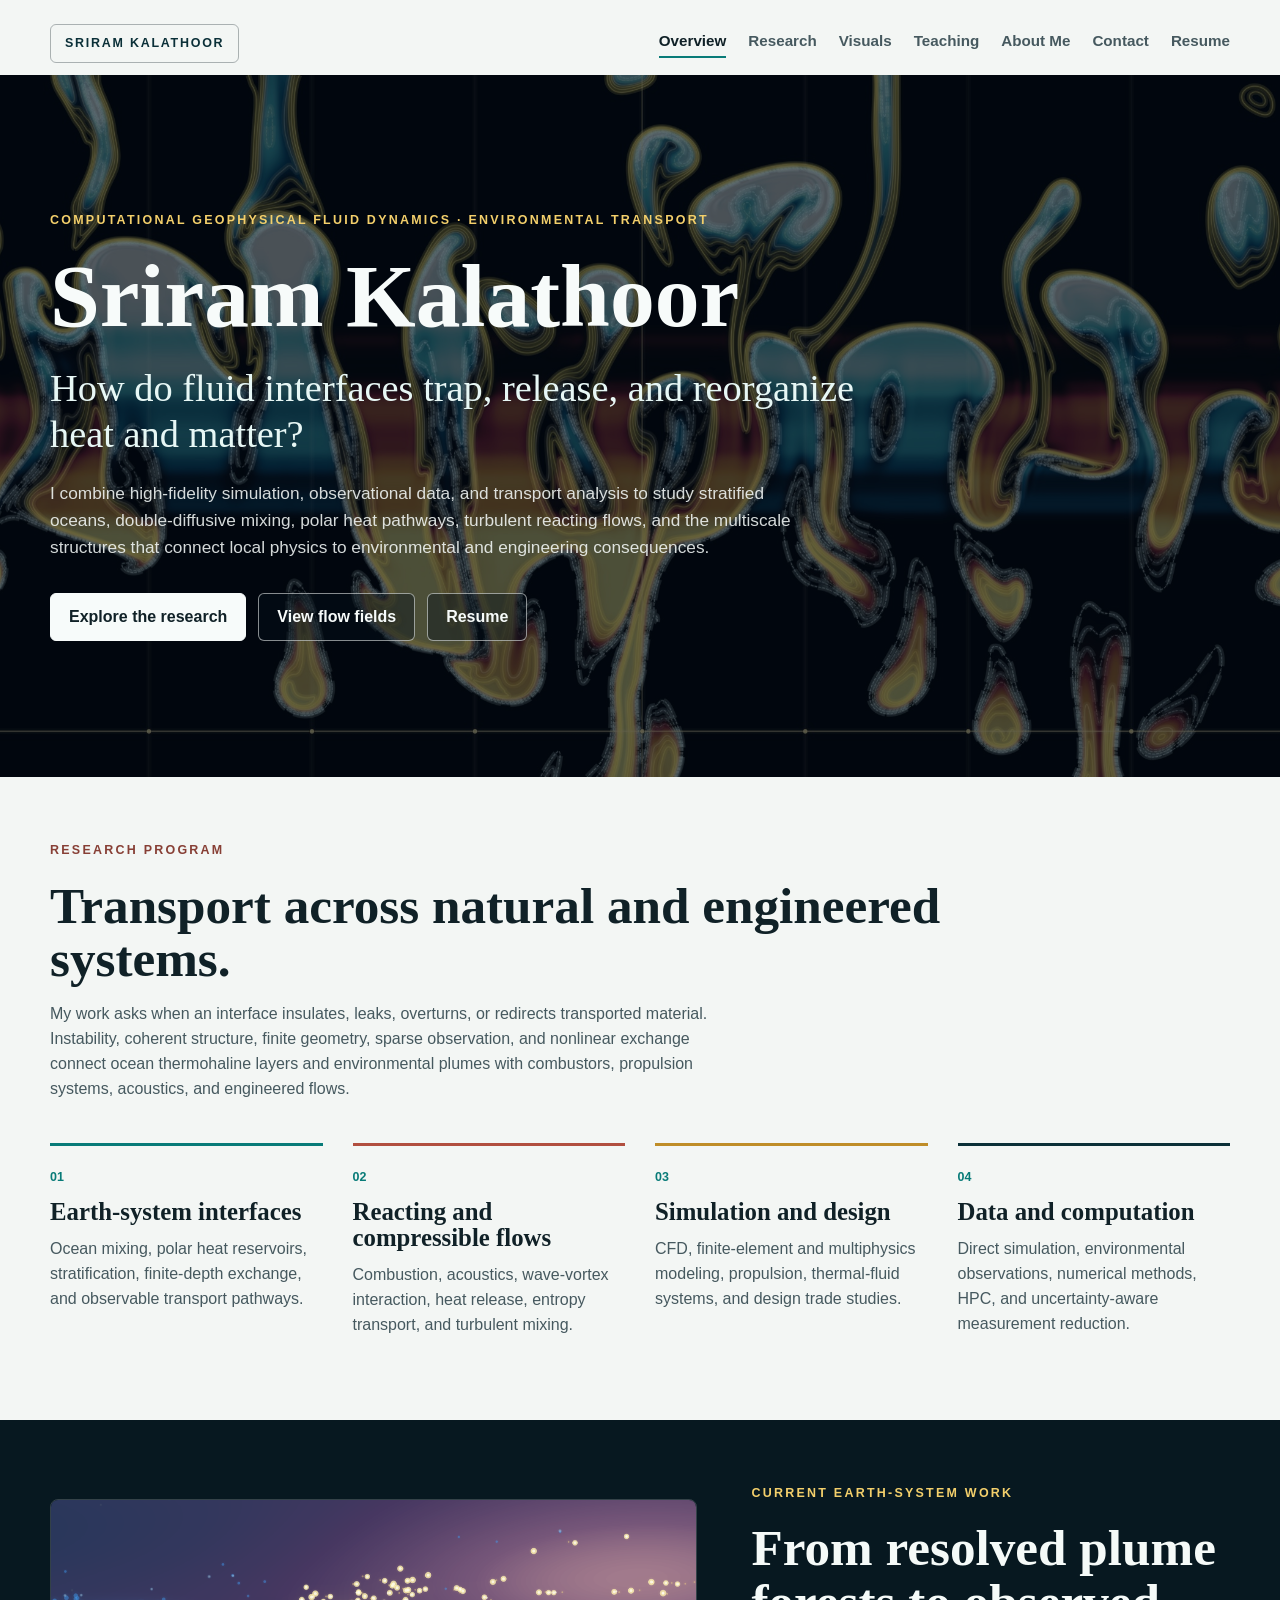
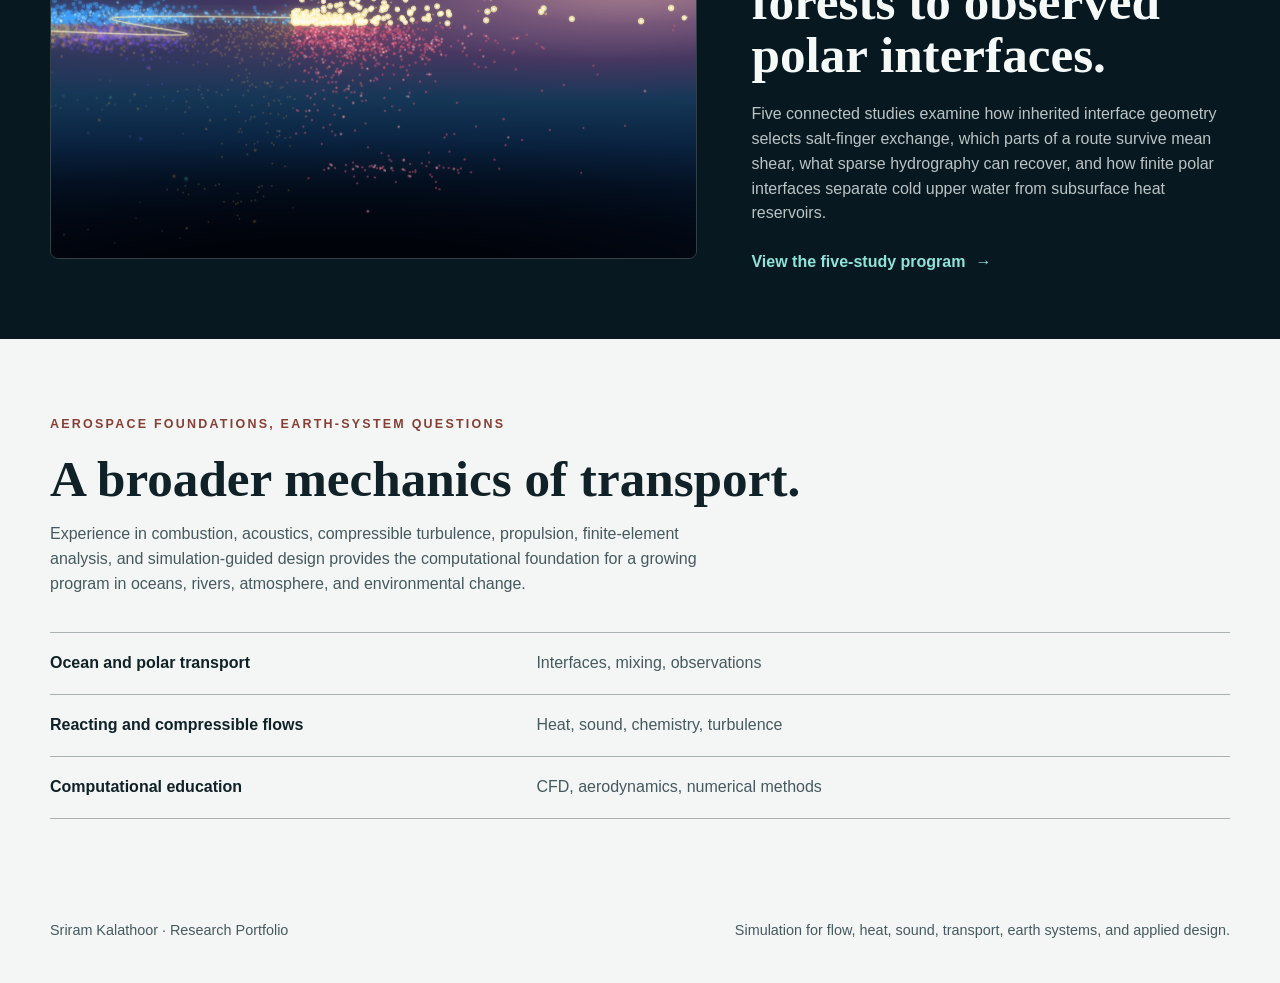
==== commit bed06dca: "Rebalance research portfolio and update preprints" ====
--- a/index.html
+++ b/index.html
@@ -51,7 +51,7 @@
         ]
       }
     </script>
-    <link rel="stylesheet" href="styles.css?v=20260712-earth-systems" />
+    <link rel="stylesheet" href="styles.css?v=20260723-portfolio-balance" />
   </head>
   <body>
     <header class="site-header">
@@ -91,12 +91,11 @@
       <section class="section home-intro">
         <div class="section-heading">
           <p class="eyebrow">Research program</p>
-          <h2>Environmental transport across interfaces and scales.</h2>
+          <h2>Transport across natural and engineered systems.</h2>
           <p>
-            My work asks when an interface insulates, leaks, overturns, or redirects transported material. The same
-            physical language connects ocean thermohaline layers, river and atmospheric plumes, reacting shear layers,
-            and engineered flows: instability, coherent structure, finite geometry, sparse observation, and nonlinear
-            exchange.
+            My work asks when an interface insulates, leaks, overturns, or redirects transported material. Instability,
+            coherent structure, finite geometry, sparse observation, and nonlinear exchange connect ocean thermohaline
+            layers and environmental plumes with combustors, propulsion systems, acoustics, and engineered flows.
           </p>
         </div>
         <div class="research-pillars">
@@ -107,11 +106,16 @@
           </article>
           <article class="pillar">
             <span>02</span>
-            <h3>Multiscale transport</h3>
-            <p>How spectra, coherent structures, turbulence, and localized events move heat, salt, momentum, and reactive scalars.</p>
+            <h3>Reacting and compressible flows</h3>
+            <p>Combustion, acoustics, wave-vortex interaction, heat release, entropy transport, and turbulent mixing.</p>
           </article>
           <article class="pillar">
             <span>03</span>
+            <h3>Simulation and design</h3>
+            <p>CFD, finite-element and multiphysics modeling, propulsion, thermal-fluid systems, and design trade studies.</p>
+          </article>
+          <article class="pillar">
+            <span>04</span>
             <h3>Data and computation</h3>
             <p>Direct simulation, environmental observations, numerical methods, HPC, and uncertainty-aware measurement reduction.</p>
           </article>
@@ -157,6 +161,6 @@
       <span>Simulation for flow, heat, sound, transport, earth systems, and applied design.</span>
     </footer>
 
-    <script src="script.js?v=20260712-earth-systems"></script>
+    <script src="script.js?v=20260723-portfolio-balance"></script>
   </body>
 </html>
--- a/styles.css
+++ b/styles.css
@@ -1371,7 +1371,7 @@
 .research-pillars {
   display: grid;
   gap: 30px;
-  grid-template-columns: repeat(3, minmax(0, 1fr));
+  grid-template-columns: repeat(4, minmax(0, 1fr));
   margin-top: 42px;
 }
 
@@ -1386,6 +1386,10 @@
 
 .pillar:nth-child(3) {
   border-color: var(--gold);
+}
+
+.pillar:nth-child(4) {
+  border-color: var(--deep);
 }
 
 .pillar > span {
@@ -1479,27 +1483,73 @@
 }
 
 /* Earth-system research program */
+.research-domain-nav {
+  border-bottom: 1px solid var(--line-strong);
+  border-top: 1px solid var(--line-strong);
+  display: grid;
+  grid-template-columns: repeat(2, minmax(0, 1fr));
+}
+
+.research-domain-nav a {
+  align-items: start;
+  display: grid;
+  gap: 18px;
+  grid-template-columns: auto 1fr;
+  padding: 24px 30px 24px 0;
+}
+
+.research-domain-nav a + a {
+  border-left: 1px solid var(--line-strong);
+  padding-left: 30px;
+}
+
+.research-domain-nav > a > span {
+  color: var(--teal);
+  font-size: 0.78rem;
+  font-weight: 900;
+  padding-top: 4px;
+}
+
+.research-domain-nav strong,
+.research-domain-nav small {
+  display: block;
+}
+
+.research-domain-nav strong {
+  font-family: "Iowan Old Style", "Palatino", "Georgia", serif;
+  font-size: 1.34rem;
+  line-height: 1.2;
+}
+
+.research-domain-nav small {
+  color: var(--ink-soft);
+  font-size: 0.9rem;
+  margin-top: 7px;
+}
+
+.research-domain-nav a:hover strong {
+  color: var(--teal);
+}
+
 .program-grid {
   display: grid;
   gap: 22px;
-  grid-template-columns: repeat(2, minmax(0, 1fr));
+  grid-template-columns: 1fr;
   margin-top: 40px;
 }
 
 .program-card {
+  align-items: stretch;
   background: #ffffff;
   border: 1px solid var(--line);
   border-radius: 8px;
   display: grid;
-  grid-template-rows: 260px 1fr;
+  grid-template-columns: minmax(340px, 0.9fr) minmax(0, 1.1fr);
   overflow: hidden;
 }
 
 .program-card-wide {
-  align-items: stretch;
-  grid-column: 1 / -1;
-  grid-template-columns: minmax(0, 1.15fr) minmax(340px, 0.85fr);
-  grid-template-rows: none;
+  grid-column: auto;
 }
 
 .program-card img,
@@ -1507,18 +1557,20 @@
   background: #06151b;
   display: block;
   height: 100%;
-  min-height: 260px;
+  min-height: 300px;
   object-fit: cover;
   width: 100%;
 }
 
-.program-card-wide img,
-.program-card-wide video {
-  min-height: 340px;
+.program-card .program-visual-contain {
+  background: #071820;
+  object-fit: contain;
+  padding: 12px;
 }
 
 .program-card > div {
-  padding: 24px;
+  align-self: center;
+  padding: 30px;
 }
 
 .program-status {
@@ -1540,6 +1592,7 @@
 }
 
 .program-card .text-link {
+  color: var(--oxide);
   margin-top: 18px;
 }
 
@@ -1602,9 +1655,9 @@
     grid-template-columns: 1fr;
   }
 
-  .program-card-wide {
-    grid-template-columns: 1fr;
-    grid-template-rows: 300px 1fr;
+  .research-pillars,
+  .program-card {
+    grid-template-columns: repeat(2, minmax(0, 1fr));
   }
 }
 
@@ -1686,13 +1739,32 @@
     grid-template-columns: 1fr;
   }
 
+  .research-domain-nav {
+    grid-template-columns: 1fr;
+  }
+
+  .research-domain-nav a {
+    padding: 20px 0;
+  }
+
+  .research-domain-nav a + a {
+    border-left: 0;
+    border-top: 1px solid var(--line-strong);
+    padding-left: 0;
+  }
+
   .program-grid {
     grid-template-columns: 1fr;
   }
 
-  .program-card-wide {
-    grid-column: auto;
+  .program-card {
+    grid-template-columns: 1fr;
     grid-template-rows: 240px 1fr;
+  }
+
+  .program-card img,
+  .program-card video {
+    min-height: 240px;
   }
 
   .research-filter-control {
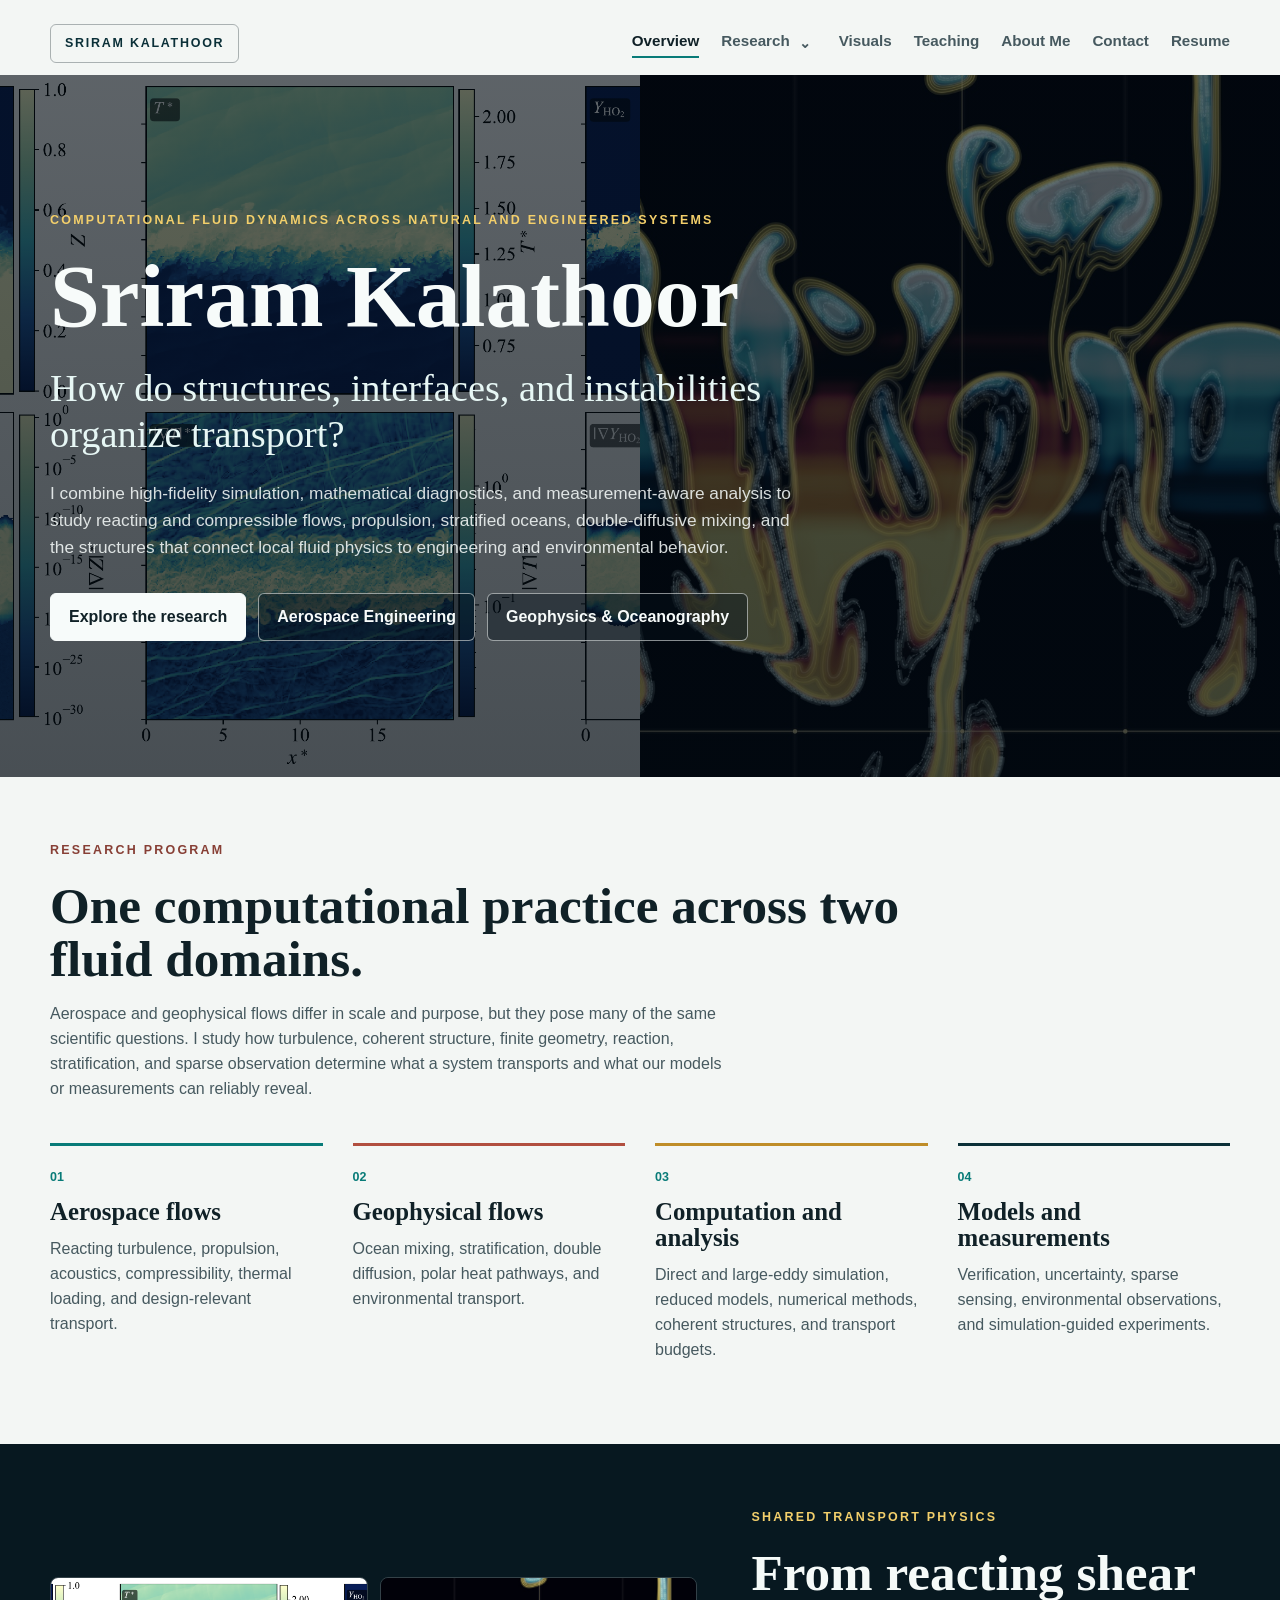
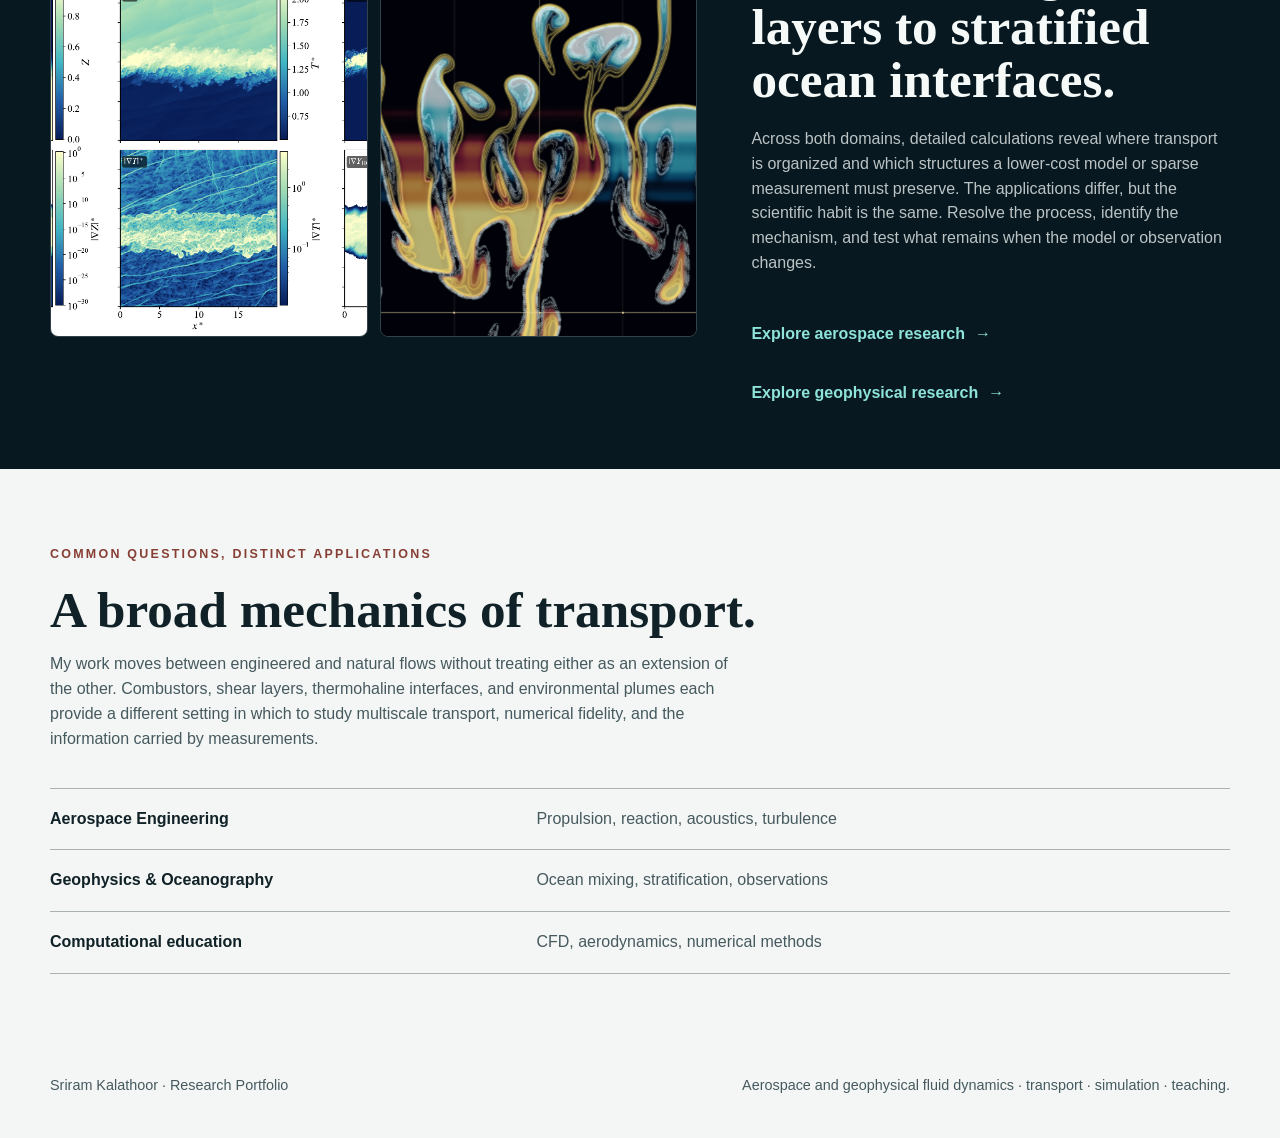
==== commit 973429f5: "Split research portfolio into balanced domain pages" ====
--- a/index.html
+++ b/index.html
@@ -3,20 +3,25 @@
   <head>
     <meta charset="utf-8" />
     <meta name="viewport" content="width=device-width, initial-scale=1" />
-    <title>Sriram Kalathoor | Computational Geophysical Fluid Dynamics and Environmental Transport</title>
+    <title>Sriram Kalathoor | Computational Fluid Dynamics Across Aerospace and Geophysical Systems</title>
     <meta
       name="description"
-      content="Sriram Kalathoor studies environmental transport across stratified interfaces using high-fidelity simulation, observations, and computational fluid dynamics."
+      content="Sriram Kalathoor studies transport, turbulence, reaction, and observation across aerospace and geophysical fluid systems using high-fidelity simulation and physical analysis."
     />
     <meta name="robots" content="index, follow" />
     <link rel="canonical" href="https://sriramp28.github.io/" />
-    <meta property="og:title" content="Sriram Kalathoor | Computational Geophysical Fluid Dynamics" />
-    <meta property="og:description" content="Environmental transport across stratified interfaces, from polar oceans and salt-finger mixing to reacting and compressible flows." />
+    <meta property="og:title" content="Sriram Kalathoor | Computational Fluid Dynamics" />
+    <meta property="og:description" content="Aerospace and geophysical fluid dynamics joined by transport physics, high-fidelity simulation, and measurement-aware analysis." />
     <meta property="og:type" content="website" />
     <meta property="og:url" content="https://sriramp28.github.io/" />
-    <meta name="twitter:card" content="summary" />
-    <meta name="twitter:title" content="Sriram Kalathoor | Computational Geophysical Fluid Dynamics" />
-    <meta name="twitter:description" content="Environmental transport across stratified interfaces, oceans, reacting flows, and complex fluid systems." />
+    <meta property="og:image" content="https://sriramp28.github.io/assets/social-preview.png" />
+    <meta property="og:image:width" content="1200" />
+    <meta property="og:image:height" content="630" />
+    <meta property="og:image:alt" content="Sriram Kalathoor computational fluid dynamics across aerospace and geophysical systems" />
+    <meta name="twitter:card" content="summary_large_image" />
+    <meta name="twitter:title" content="Sriram Kalathoor | Computational Fluid Dynamics" />
+    <meta name="twitter:description" content="Aerospace and geophysical fluid dynamics joined by transport physics, simulation, and measurement." />
+    <meta name="twitter:image" content="https://sriramp28.github.io/assets/social-preview.png" />
     <script type="application/ld+json">
       {
         "@context": "https://schema.org",
@@ -31,8 +36,8 @@
           "url": "https://www.gatech.edu/"
         },
         "jobTitle": [
-          "Computational Geophysical Fluid Dynamicist",
-          "Environmental Transport Researcher",
+          "Computational Fluid Dynamicist",
+          "Aerospace and Geophysical Fluid Dynamics Researcher",
           "Instructor"
         ],
         "knowsAbout": [
@@ -51,7 +56,7 @@
         ]
       }
     </script>
-    <link rel="stylesheet" href="styles.css?v=20260723-portfolio-balance" />
+    <link rel="stylesheet" href="styles.css?v=20260818-research-split" />
   </head>
   <body>
     <header class="site-header">
@@ -59,7 +64,16 @@
         <a class="brand" href="index.html">Sriram Kalathoor</a>
         <div class="nav-links">
           <a aria-current="page" href="index.html">Overview</a>
-          <a href="research.html">Research</a>
+          <div class="nav-dropdown">
+            <div class="nav-dropdown-trigger">
+              <a class="nav-dropdown-link" href="research.html">Research</a>
+              <button class="nav-dropdown-toggle" type="button" aria-expanded="false" aria-controls="research-submenu" aria-label="Open research menu"><span aria-hidden="true">⌄</span></button>
+            </div>
+            <div class="nav-dropdown-menu" id="research-submenu">
+              <a href="research-aerospace.html">Aerospace Engineering</a>
+              <a href="research-geophysics.html">Geophysics &amp; Oceanography</a>
+            </div>
+          </div>
           <a href="media.html">Visuals</a>
           <a href="teaching.html">Teaching</a>
           <a href="about.html">About Me</a>
@@ -70,20 +84,20 @@
     </header>
 
     <main class="home-main">
-      <section class="earth-hero" aria-label="Sriram Kalathoor research overview">
+      <section class="balanced-hero" aria-label="Sriram Kalathoor research overview">
         <div class="earth-hero-copy">
-          <p class="eyebrow">Computational geophysical fluid dynamics · environmental transport</p>
+          <p class="eyebrow">Computational fluid dynamics across natural and engineered systems</p>
           <h1>Sriram Kalathoor</h1>
-          <p class="earth-hero-lead">How do fluid interfaces trap, release, and reorganize heat and matter?</p>
+          <p class="earth-hero-lead">How do structures, interfaces, and instabilities organize transport?</p>
           <p class="earth-hero-text">
-            I combine high-fidelity simulation, observational data, and transport analysis to study stratified oceans,
-            double-diffusive mixing, polar heat pathways, turbulent reacting flows, and the multiscale structures that
-            connect local physics to environmental and engineering consequences.
+            I combine high-fidelity simulation, mathematical diagnostics, and measurement-aware analysis to study
+            reacting and compressible flows, propulsion, stratified oceans, double-diffusive mixing, and the structures
+            that connect local fluid physics to engineering and environmental behavior.
           </p>
           <div class="hero-actions">
             <a class="button light" href="research.html">Explore the research</a>
-            <a class="button ghost" href="media.html">View flow fields</a>
-            <a class="button ghost" href="resume.html">Resume</a>
+            <a class="button ghost" href="research-aerospace.html">Aerospace Engineering</a>
+            <a class="button ghost" href="research-geophysics.html">Geophysics &amp; Oceanography</a>
           </div>
         </div>
       </section>
@@ -91,66 +105,72 @@
       <section class="section home-intro">
         <div class="section-heading">
           <p class="eyebrow">Research program</p>
-          <h2>Transport across natural and engineered systems.</h2>
+          <h2>One computational practice across two fluid domains.</h2>
           <p>
-            My work asks when an interface insulates, leaks, overturns, or redirects transported material. Instability,
-            coherent structure, finite geometry, sparse observation, and nonlinear exchange connect ocean thermohaline
-            layers and environmental plumes with combustors, propulsion systems, acoustics, and engineered flows.
+            Aerospace and geophysical flows differ in scale and purpose, but they pose many of the same scientific
+            questions. I study how turbulence, coherent structure, finite geometry, reaction, stratification, and sparse
+            observation determine what a system transports and what our models or measurements can reliably reveal.
           </p>
         </div>
         <div class="research-pillars">
           <article class="pillar">
             <span>01</span>
-            <h3>Earth-system interfaces</h3>
-            <p>Ocean mixing, polar heat reservoirs, stratification, finite-depth exchange, and observable transport pathways.</p>
+            <h3>Aerospace flows</h3>
+            <p>Reacting turbulence, propulsion, acoustics, compressibility, thermal loading, and design-relevant transport.</p>
           </article>
           <article class="pillar">
             <span>02</span>
-            <h3>Reacting and compressible flows</h3>
-            <p>Combustion, acoustics, wave-vortex interaction, heat release, entropy transport, and turbulent mixing.</p>
+            <h3>Geophysical flows</h3>
+            <p>Ocean mixing, stratification, double diffusion, polar heat pathways, and environmental transport.</p>
           </article>
           <article class="pillar">
             <span>03</span>
-            <h3>Simulation and design</h3>
-            <p>CFD, finite-element and multiphysics modeling, propulsion, thermal-fluid systems, and design trade studies.</p>
+            <h3>Computation and analysis</h3>
+            <p>Direct and large-eddy simulation, reduced models, numerical methods, coherent structures, and transport budgets.</p>
           </article>
           <article class="pillar">
             <span>04</span>
-            <h3>Data and computation</h3>
-            <p>Direct simulation, environmental observations, numerical methods, HPC, and uncertainty-aware measurement reduction.</p>
+            <h3>Models and measurements</h3>
+            <p>Verification, uncertainty, sparse sensing, environmental observations, and simulation-guided experiments.</p>
           </article>
         </div>
       </section>
 
       <section class="story-band">
         <div class="story-band-inner">
-          <img src="assets/research/earth-system/polar-heat-gate-states.png" alt="Data-derived polar heat-gate state space" />
+          <div class="story-visual-pair" aria-label="Aerospace and geophysical flow examples">
+            <img src="assets/research/tml-flow-thermochemical-interfaces.png" alt="Thermochemical interfaces in a reacting supersonic shear layer" />
+            <img src="assets/research/earth-system/salt-finger-interface-hero.jpg" alt="Salt-finger interface with sparse observation locations" />
+          </div>
           <div>
-            <p class="eyebrow">Current Earth-system work</p>
-            <h2>From resolved plume forests to observed polar interfaces.</h2>
+            <p class="eyebrow">Shared transport physics</p>
+            <h2>From reacting shear layers to stratified ocean interfaces.</h2>
             <p>
-              Five connected studies examine how inherited interface geometry selects salt-finger exchange, which parts
-              of a route survive mean shear, what sparse hydrography can recover, and how finite polar interfaces separate
-              cold upper water from subsurface heat reservoirs.
+              Across both domains, detailed calculations reveal where transport is organized and which structures a
+              lower-cost model or sparse measurement must preserve. The applications differ, but the scientific habit is
+              the same. Resolve the process, identify the mechanism, and test what remains when the model or observation changes.
             </p>
-            <a class="text-link" href="research.html#earth-system-program">View the five-study program <span aria-hidden="true">→</span></a>
+            <div class="domain-text-links">
+              <a class="text-link" href="research-aerospace.html">Explore aerospace research <span aria-hidden="true">→</span></a>
+              <a class="text-link" href="research-geophysics.html">Explore geophysical research <span aria-hidden="true">→</span></a>
+            </div>
           </div>
         </div>
       </section>
 
       <section class="section trajectory-section">
         <div class="section-heading compact-heading">
-          <p class="eyebrow">Aerospace foundations, Earth-system questions</p>
-          <h2>A broader mechanics of transport.</h2>
+          <p class="eyebrow">Common questions, distinct applications</p>
+          <h2>A broad mechanics of transport.</h2>
           <p>
-            Experience in combustion, acoustics, compressible turbulence, propulsion, finite-element analysis, and
-            simulation-guided design provides the computational foundation for a growing program in oceans, rivers,
-            atmosphere, and environmental change.
+            My work moves between engineered and natural flows without treating either as an extension of the other.
+            Combustors, shear layers, thermohaline interfaces, and environmental plumes each provide a different setting
+            in which to study multiscale transport, numerical fidelity, and the information carried by measurements.
           </p>
         </div>
         <div class="trajectory-links" aria-label="Research areas">
-          <a href="research.html#earth-system-program"><strong>Ocean and polar transport</strong><span>Interfaces, mixing, observations</span></a>
-          <a href="research.html#broader-fluids"><strong>Reacting and compressible flows</strong><span>Heat, sound, chemistry, turbulence</span></a>
+          <a href="research-aerospace.html"><strong>Aerospace Engineering</strong><span>Propulsion, reaction, acoustics, turbulence</span></a>
+          <a href="research-geophysics.html"><strong>Geophysics &amp; Oceanography</strong><span>Ocean mixing, stratification, observations</span></a>
           <a href="teaching.html"><strong>Computational education</strong><span>CFD, aerodynamics, numerical methods</span></a>
         </div>
       </section>
@@ -158,9 +178,9 @@
 
     <footer class="footer">
       <span>Sriram Kalathoor · Research Portfolio</span>
-      <span>Simulation for flow, heat, sound, transport, earth systems, and applied design.</span>
+      <span>Aerospace and geophysical fluid dynamics · transport · simulation · teaching.</span>
     </footer>
 
-    <script src="script.js?v=20260723-portfolio-balance"></script>
+    <script src="script.js?v=20260818-research-split"></script>
   </body>
 </html>
--- a/styles.css
+++ b/styles.css
@@ -100,6 +100,107 @@
   color: var(--ink);
 }
 
+.nav-dropdown {
+  position: relative;
+}
+
+.nav-dropdown-trigger {
+  align-items: center;
+  display: flex;
+}
+
+.nav-dropdown-toggle {
+  align-items: center;
+  background: transparent;
+  border: 0;
+  color: var(--ink-soft);
+  cursor: pointer;
+  display: inline-flex;
+  justify-content: center;
+  margin-left: 3px;
+  min-height: 30px;
+  min-width: 24px;
+  padding: 0;
+}
+
+.nav-dropdown-toggle span {
+  display: inline-block;
+  font-size: 0.9rem;
+  line-height: 1;
+  transition: transform 160ms ease;
+}
+
+.nav-dropdown-menu {
+  background: var(--panel-strong);
+  border: 1px solid var(--line-strong);
+  border-radius: 6px;
+  box-shadow: 0 16px 34px rgba(10, 31, 39, 0.17);
+  display: grid;
+  gap: 2px;
+  left: -14px;
+  min-width: 248px;
+  opacity: 0;
+  padding: 8px;
+  pointer-events: none;
+  position: absolute;
+  top: calc(100% + 8px);
+  transform: translateY(-5px);
+  transition: opacity 140ms ease, transform 140ms ease, visibility 140ms ease;
+  visibility: hidden;
+  z-index: 30;
+}
+
+.nav-links .nav-dropdown-menu a {
+  border: 0;
+  border-radius: 4px;
+  color: var(--ink);
+  line-height: 1.3;
+  padding: 10px 12px;
+}
+
+.nav-links .nav-dropdown-menu a:hover,
+.nav-links .nav-dropdown-menu a:focus-visible {
+  background: var(--paper-deep);
+  color: var(--deep);
+  outline: none;
+}
+
+.nav-links .nav-dropdown-menu a[aria-current="page"] {
+  background: rgba(8, 123, 120, 0.1);
+  color: var(--teal);
+}
+
+.nav-dropdown:hover .nav-dropdown-menu,
+.nav-dropdown:focus-within .nav-dropdown-menu,
+.nav-dropdown.open .nav-dropdown-menu {
+  opacity: 1;
+  pointer-events: auto;
+  transform: translateY(0);
+  visibility: visible;
+}
+
+.nav-dropdown.force-closed .nav-dropdown-menu {
+  opacity: 0;
+  pointer-events: none;
+  transform: translateY(-5px);
+  visibility: hidden;
+}
+
+.nav-dropdown.open .nav-dropdown-toggle span,
+.nav-dropdown:hover .nav-dropdown-toggle span,
+.nav-dropdown:focus-within .nav-dropdown-toggle span {
+  transform: rotate(180deg);
+}
+
+.nav-dropdown.force-closed .nav-dropdown-toggle span {
+  transform: rotate(0);
+}
+
+.nav-dropdown.current-section .nav-dropdown-link {
+  border-color: var(--teal);
+  color: var(--ink);
+}
+
 .hero {
   display: grid;
   gap: 38px;
@@ -810,6 +911,16 @@
   gap: 18px;
   grid-template-columns: repeat(3, minmax(0, 1fr));
 }
+
+.media-grid > :nth-child(1) { order: 1; }
+.media-grid > :nth-child(5) { order: 2; }
+.media-grid > :nth-child(2) { order: 3; }
+.media-grid > :nth-child(6) { order: 4; }
+.media-grid > :nth-child(3) { order: 5; }
+.media-grid > :nth-child(7) { order: 6; }
+.media-grid > :nth-child(4) { order: 7; }
+.media-grid > :nth-child(8) { order: 8; }
+.media-grid > :nth-child(n + 9) { order: 9; }
 
 .media-card {
   background: var(--panel-strong);
@@ -1287,7 +1398,7 @@
   transform: translateY(0);
 }
 
-/* Earth-system portfolio home */
+/* Dual-domain portfolio home */
 .home-main {
   margin: 0;
   max-width: none;
@@ -1301,11 +1412,9 @@
   width: min(1180px, calc(100% - 40px));
 }
 
-.earth-hero {
+.balanced-hero {
   align-items: center;
-  background-image: url("assets/research/earth-system/salt-finger-interface-hero.jpg");
-  background-position: center 52%;
-  background-size: cover;
+  background: #071820;
   color: #f7fbfa;
   display: flex;
   min-height: min(780px, 78svh);
@@ -1314,11 +1423,28 @@
   position: relative;
 }
 
-.earth-hero::before {
-  background: rgba(2, 11, 18, 0.58);
+.balanced-hero::before,
+.balanced-hero::after {
+  background-position: center;
+  background-size: cover;
   content: "";
-  inset: 0;
+  inset-block: 0;
   position: absolute;
+  width: 50%;
+}
+
+.balanced-hero::before {
+  background-image:
+    linear-gradient(rgba(2, 11, 18, 0.64), rgba(2, 11, 18, 0.72)),
+    url("assets/research/tml-flow-thermochemical-interfaces.png");
+  left: 0;
+}
+
+.balanced-hero::after {
+  background-image:
+    linear-gradient(rgba(2, 11, 18, 0.56), rgba(2, 11, 18, 0.68)),
+    url("assets/research/earth-system/salt-finger-interface-hero.jpg");
+  right: 0;
 }
 
 .earth-hero-copy {
@@ -1327,11 +1453,11 @@
   z-index: 1;
 }
 
-.earth-hero .eyebrow {
+.balanced-hero .eyebrow {
   color: #f3cf6b;
 }
 
-.earth-hero h1 {
+.balanced-hero h1 {
   font-size: clamp(3.4rem, 7vw, 6.8rem);
   max-width: none;
 }
@@ -1431,6 +1557,26 @@
   width: 100%;
 }
 
+.story-visual-pair {
+  display: grid;
+  gap: 12px;
+  grid-template-columns: repeat(2, minmax(0, 1fr));
+}
+
+.story-visual-pair img:first-child {
+  object-position: center;
+}
+
+.story-visual-pair img:last-child {
+  object-position: center 52%;
+}
+
+.domain-text-links {
+  display: grid;
+  gap: 10px;
+  margin-top: 22px;
+}
+
 .story-band .eyebrow {
   color: #f3cf6b;
 }
@@ -1482,7 +1628,7 @@
   color: var(--ink-soft);
 }
 
-/* Earth-system research program */
+/* Research programs */
 .research-domain-nav {
   border-bottom: 1px solid var(--line-strong);
   border-top: 1px solid var(--line-strong);
@@ -1501,6 +1647,11 @@
 .research-domain-nav a + a {
   border-left: 1px solid var(--line-strong);
   padding-left: 30px;
+}
+
+.research-programs {
+  display: flex;
+  flex-direction: column;
 }
 
 .research-domain-nav > a > span {
@@ -1529,6 +1680,97 @@
 
 .research-domain-nav a:hover strong {
   color: var(--teal);
+}
+
+.research-domain-nav a[aria-current="page"] {
+  background: rgba(8, 123, 120, 0.055);
+}
+
+.research-domain-nav a[aria-current="page"] strong {
+  color: var(--teal);
+}
+
+.research-overview-section {
+  padding-bottom: 30px;
+}
+
+.domain-preview-grid {
+  display: grid;
+  gap: 24px;
+  grid-template-columns: repeat(2, minmax(0, 1fr));
+  margin-top: 42px;
+}
+
+.domain-preview-card {
+  background: #ffffff;
+  border: 1px solid var(--line);
+  border-radius: 8px;
+  display: flex;
+  flex-direction: column;
+  overflow: hidden;
+}
+
+.domain-preview-card > img {
+  aspect-ratio: 16 / 9;
+  display: block;
+  object-fit: cover;
+  width: 100%;
+}
+
+.domain-preview-card > div {
+  display: flex;
+  flex: 1;
+  flex-direction: column;
+  padding: 30px;
+}
+
+.domain-preview-card h2 {
+  font-size: clamp(1.7rem, 3vw, 2.45rem);
+}
+
+.domain-preview-card p:not(.eyebrow) {
+  color: var(--ink-soft);
+  margin: 18px 0 26px;
+}
+
+.domain-preview-card .button {
+  align-self: flex-start;
+  margin-top: auto;
+}
+
+.shared-methods-section {
+  border-top: 1px solid var(--line-strong);
+  padding-top: 52px;
+}
+
+.cross-domain-callout {
+  align-items: center;
+  background: linear-gradient(135deg, rgba(8, 123, 120, 0.08), rgba(177, 79, 63, 0.08));
+  border: 1px solid var(--line-strong);
+  border-radius: 8px;
+  display: flex;
+  gap: 36px;
+  justify-content: space-between;
+  margin: 24px 0 54px;
+  padding: 30px;
+}
+
+.cross-domain-callout h2 {
+  font-size: clamp(1.6rem, 3vw, 2.35rem);
+}
+
+.cross-domain-callout p:not(.eyebrow) {
+  color: var(--ink-soft);
+  margin: 12px 0 0;
+  max-width: 720px;
+}
+
+.cross-domain-callout .eyebrow {
+  margin-bottom: 10px;
+}
+
+.cross-domain-callout .button {
+  flex: 0 0 auto;
 }
 
 .program-grid {
@@ -1694,14 +1936,23 @@
     overflow-wrap: anywhere;
   }
 
-  .earth-hero .hero-actions {
+  .nav-dropdown-trigger {
+    justify-content: flex-start;
+  }
+
+  .nav-dropdown-menu {
+    left: 0;
+    min-width: min(280px, calc(100vw - 28px));
+  }
+
+  .balanced-hero .hero-actions {
     display: grid;
     gap: 8px;
     grid-template-columns: repeat(2, minmax(0, 1fr));
     width: 100%;
   }
 
-  .earth-hero .button {
+  .balanced-hero .button {
     justify-content: center;
     font-size: 0.82rem;
     min-width: 0;
@@ -1711,11 +1962,14 @@
     width: 100%;
   }
 
-  .earth-hero .button:last-child {
+  .balanced-hero .button:first-child {
     grid-column: 1 / -1;
-    justify-self: start;
-    min-width: 104px;
-    width: auto;
+  }
+
+  .balanced-hero .button:last-child {
+    grid-column: auto;
+    justify-self: stretch;
+    width: 100%;
   }
 
   .hero,
@@ -1739,6 +1993,15 @@
     grid-template-columns: 1fr;
   }
 
+  .domain-preview-grid {
+    grid-template-columns: 1fr;
+  }
+
+  .cross-domain-callout {
+    align-items: flex-start;
+    flex-direction: column;
+  }
+
   .research-domain-nav {
     grid-template-columns: 1fr;
   }
@@ -1781,16 +2044,30 @@
     height: 260px;
   }
 
-  .earth-hero {
+  .balanced-hero {
     align-items: flex-end;
-    background-position: 42% center;
     max-width: 100vw;
     min-height: 0;
     padding: 32px 20px;
     width: 100vw;
   }
 
-  .earth-hero h1 {
+  .balanced-hero::before,
+  .balanced-hero::after {
+    height: 50%;
+    inset-inline: 0;
+    width: 100%;
+  }
+
+  .balanced-hero::before {
+    inset-block: 0 auto;
+  }
+
+  .balanced-hero::after {
+    inset-block: auto 0;
+  }
+
+  .balanced-hero h1 {
     font-size: clamp(2.7rem, 12vw, 3.6rem);
   }
 
@@ -1800,7 +2077,7 @@
     width: 100%;
   }
 
-  .earth-hero .eyebrow {
+  .balanced-hero .eyebrow {
     font-size: 0.68rem;
     margin-bottom: 12px;
   }
@@ -1815,7 +2092,7 @@
     margin-top: 14px;
   }
 
-  .earth-hero .hero-actions {
+  .balanced-hero .hero-actions {
     margin-top: 20px;
   }
 
@@ -1828,6 +2105,10 @@
     min-height: 260px;
   }
 
+  .story-visual-pair {
+    grid-template-columns: 1fr;
+  }
+
   .trajectory-links a {
     gap: 6px;
     grid-template-columns: 1fr;
